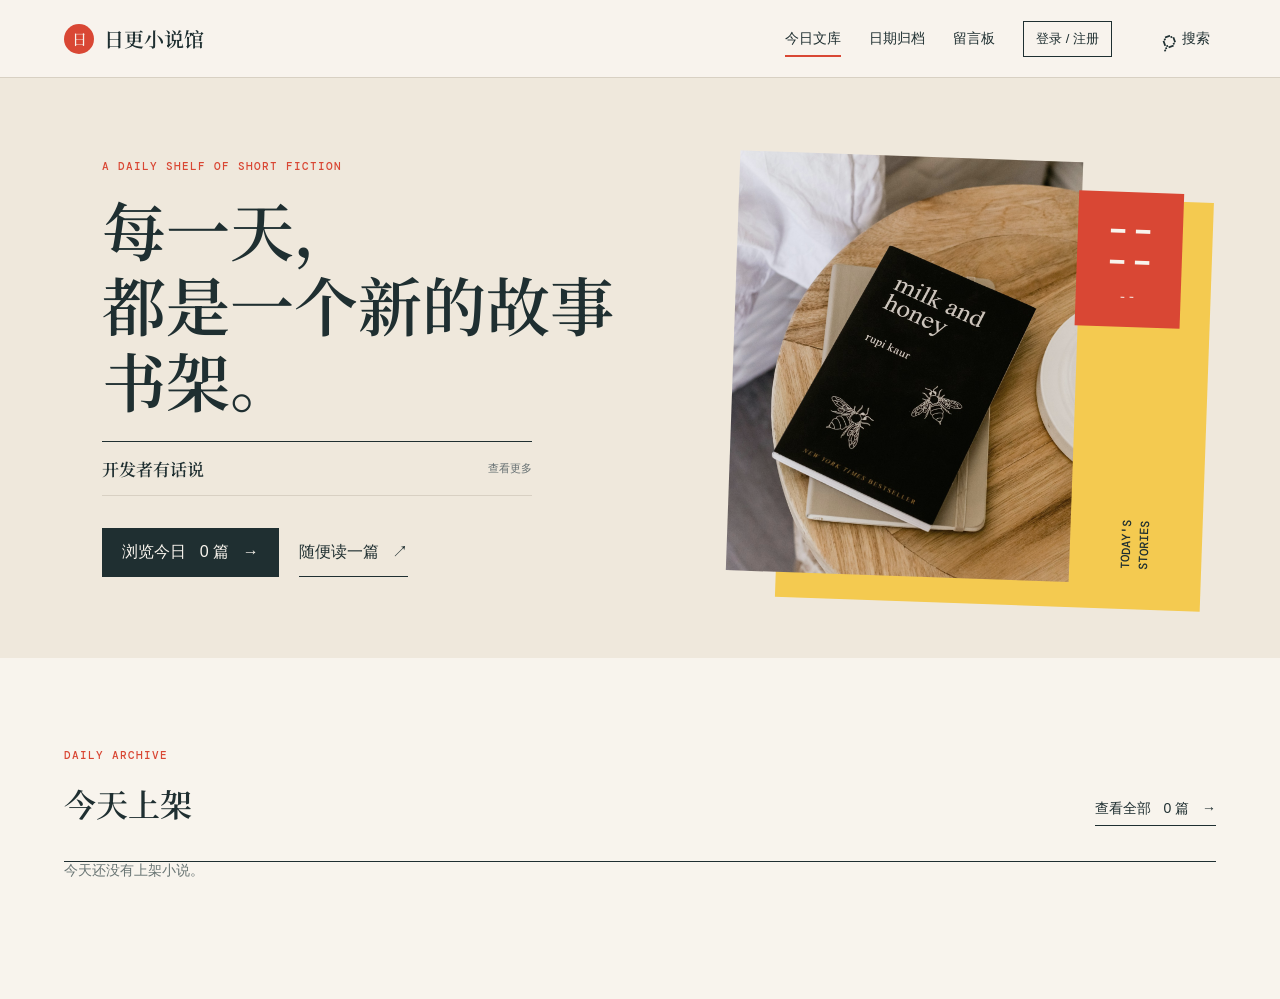
==== index.html @ 317b0040 "Move support QR into developer note" ====
<!doctype html>
<html lang="zh-CN">
<head>
  <meta charset="UTF-8">
  <meta name="viewport" content="width=device-width, initial-scale=1.0">
  <title>日更小说馆</title>
  <link rel="preconnect" href="https://fonts.googleapis.com">
  <link rel="preconnect" href="https://fonts.gstatic.com" crossorigin>
  <link href="https://fonts.googleapis.com/css2?family=DM+Mono:wght@400;500&family=Noto+Serif+SC:wght@400;500;600;700&family=Source+Han+Sans+SC:wght@400;500;700&display=swap" rel="stylesheet">
  <link rel="stylesheet" href="styles.css">
</head>
<body>
  <header class="site-header">
    <a class="brand" href="#home" aria-label="日更小说馆首页"><span class="brand-mark">日</span><span>日更小说馆</span></a>
    <nav>
      <button class="nav-link active" data-view="home">今日文库</button>
      <button class="nav-link" data-view="archive">日期归档</button>
      <button class="nav-link" data-view="messages">留言板</button>
      <button class="account-trigger" id="account-button">登录 / 注册</button>
    </nav>
    <button class="search-trigger" id="search-button" aria-label="搜索小说"><span>⌕</span><span class="search-word">搜索</span></button>
  </header>

  <main>
    <section class="view active" id="home-view">
      <section class="hero">
        <div class="hero-copy">
          <p class="eyebrow">A DAILY SHELF OF SHORT FICTION</p>
          <h1>每一天，<br>都是一个新的故事书架。</h1>
          <details class="developer-note" id="developer-note"><summary><span>开发者有话说</span><span class="developer-note-toggle">查看更多</span></summary><div class="developer-note-body"><p id="developer-note-body"></p><div class="developer-support" id="developer-support" hidden><img id="developer-support-qr" alt="支持小说馆的收款码"><small>感谢每一份支持</small></div></div></details>
          <div class="hero-actions">
            <button class="button primary" data-view="archive">浏览今日 <span id="today-count">0</span> 篇 <span>→</span></button>
            <button class="button text-button" id="random-button">随便读一篇 <span>↗</span></button>
          </div>
        </div>
        <div class="hero-art" aria-label="打开的书籍">
          <img src="assets/books.jpg" alt="桌上的一本书">
          <div class="date-stamp"><span id="stamp-month">--</span><span id="stamp-day">--</span><small id="stamp-year">----</small></div>
          <div class="hero-art-caption">TODAY'S<br>STORIES</div>
        </div>
      </section>

      <section class="today-section">
        <div class="section-heading">
          <div><p class="eyebrow" id="today-eyebrow">DAILY ARCHIVE</p><h2>今天上架</h2></div>
          <button class="text-link" data-view="archive">查看全部 <span id="featured-count">0</span> 篇 <span>→</span></button>
        </div>
        <div class="story-grid" id="featured-stories"></div>
      </section>
    </section>

    <section class="view" id="messages-view">
      <section class="messages-layout">
        <div class="archive-head"><p class="eyebrow">THE READER'S WALL</p><h1>留下一句话。</h1><p>读到某个故事时的感受，可以在这里与其他读者分享。</p></div>
        <form class="message-form" id="message-form">
          <label for="message-body">写留言</label>
          <textarea id="message-body" maxlength="500" placeholder="写下你的想法（最多 500 字）"></textarea>
          <div><small id="message-login-hint">登录后即可留言</small><button class="button primary" type="submit">发布留言</button></div>
          <p class="account-message" id="message-status" aria-live="polite"></p>
        </form>
        <div class="message-list" id="message-list"></div>
      </section>
    </section>

    <section class="view" id="archive-view">
      <section class="archive-layout">
        <div class="archive-head">
          <p class="eyebrow">THE DAILY ARCHIVE</p>
          <h1>按日期，找到那天的故事。</h1>
          <p>每一天的更新都安放在独立的一页里。慢慢翻，也可以直接选择日期。</p>
        </div>
        <div class="archive-tools">
          <label class="month-label" for="month-select">选择月份</label>
          <select id="month-select"><option>2026 年 8 月</option><option>2026 年 7 月</option></select>
        </div>
        <div class="date-list" id="date-list"></div>
      </section>
    </section>

    <section class="view" id="day-view">
      <section class="day-layout">
        <button class="back-link" data-view="archive">← 返回日期归档</button>
        <div class="day-head"><p class="eyebrow" id="day-eyebrow">MONDAY / AUGUST 17</p><h1 id="day-title">2026 年 8 月 17 日</h1><p id="day-description">今天收录了 100 篇新故事，愿你在其中停留一会儿。</p></div>
        <div class="filter-row" id="filter-row" aria-label="按标签筛选小说"></div>
        <div class="all-story-list" id="day-stories"></div>
      </section>
    </section>

    <section class="view reader-view" id="reader-view">
      <div class="reader-bar"><button class="back-link" data-view="day">← 回到列表</button><div class="reader-actions"><button class="icon-button" id="font-down" aria-label="缩小字号">A−</button><button class="icon-button" id="font-up" aria-label="放大字号">A+</button><button class="icon-button" id="theme-toggle" aria-label="切换阅读主题">◐</button><button class="bookmark" id="bookmark-button">收藏 ♡</button></div></div>
      <article class="reader-page" id="reader-page">
        <div class="reader-meta"><span id="reader-category">悬疑</span><span>·</span><span id="reader-date">2026.08.17</span></div>
        <h1 id="reader-title">雨停之前</h1>
        <p class="reader-author" id="reader-author">林野</p>
        <div class="reader-content" id="reader-content"></div>
      </article>
      <div class="reading-progress"><div id="progress-fill"></div></div>
    </section>

  </main>

  <dialog id="search-dialog"><form method="dialog" class="search-modal"><button class="close-button" value="cancel" aria-label="关闭">×</button><p class="eyebrow">SEARCH THE LIBRARY</p><label for="search-input">寻找一个故事</label><input id="search-input" placeholder="输入标题、作者或关键词" autofocus><div id="search-results"></div></form></dialog>
  <dialog id="account-dialog"><div class="account-modal"><button class="close-button" id="close-account" aria-label="关闭">×</button><p class="eyebrow">MEMBER ACCESS</p><h2 id="account-title">登录</h2><form id="account-form"><label for="account-username" id="account-username-label">用户名或邮箱</label><input id="account-username" type="text" autocomplete="username" required><small class="field-hint" id="username-hint">已有账号可使用原邮箱登录</small><label for="account-password">密码</label><input id="account-password" type="password" autocomplete="current-password" minlength="8" required><small class="field-hint" id="password-hint">请输入登录密码</small><p class="account-message" id="account-message" aria-live="polite"></p><button class="button primary" type="submit" id="account-submit">登录</button></form><button class="switch-account" id="switch-account">还没有账号？注册</button><a class="admin-link" id="admin-link" href="admin.html" hidden>进入内容管理 →</a></div></dialog>

  <script src="app.js"></script>
</body>
</html>
---- styles.css ----
:root { --ink:#1f2f31; --paper:#f8f4ed; --paper-deep:#efe8dc; --line:#d8d0c3; --red:#d94734; --yellow:#f4ca50; --teal:#8fc6b5; --blue:#c6d7e8; --serif:'Noto Serif SC', serif; --sans:'Source Han Sans SC', sans-serif; --mono:'DM Mono', monospace; }
* { box-sizing:border-box; }
html { scroll-behavior:smooth; }
body { margin:0; color:var(--ink); background:var(--paper); font-family:var(--sans); }
button, input, select { font:inherit; }
button { color:inherit; cursor:pointer; }
.site-header { height:78px; padding:0 clamp(20px,5vw,78px); display:flex; align-items:center; justify-content:space-between; border-bottom:1px solid var(--line); background:rgba(248,244,237,.94); position:sticky; top:0; z-index:10; }
.brand { color:var(--ink); text-decoration:none; display:flex; align-items:center; gap:10px; font:600 20px var(--serif); }
.brand-mark { width:30px; height:30px; border-radius:50%; display:grid; place-items:center; color:var(--paper); background:var(--red); font:500 15px var(--serif); }
nav { display:flex; gap:28px; margin-left:auto; margin-right:42px; }
.nav-link, .text-link, .back-link { border:0; background:none; padding:7px 0; }
.nav-link { font-size:14px; position:relative; }
.nav-link.active::after { content:''; height:2px; width:100%; position:absolute; left:0; bottom:0; background:var(--red); }
.search-trigger { border:0; background:none; display:flex; gap:8px; align-items:center; font-size:14px; }
.account-trigger { border:1px solid var(--ink); background:transparent; padding:8px 12px; font-size:13px; }
.search-trigger span:first-child { font:28px Georgia; line-height:0; transform:rotate(-20deg); }
.view { display:none; }
.view.active { display:block; }
.hero { min-height:570px; padding:80px clamp(20px,8vw,128px); display:grid; grid-template-columns:minmax(340px,1fr) minmax(320px,.78fr); gap:60px; align-items:center; background:var(--paper-deep); overflow:hidden; }
.eyebrow { margin:0 0 18px; color:var(--red); font:500 11px var(--mono); letter-spacing:1px; }
h1,h2,p { margin-top:0; }
.hero h1, .archive-head h1, .day-head h1, .admin-head h1 { margin-bottom:24px; font:600 clamp(38px,5vw,66px)/1.18 var(--serif); letter-spacing:0; }
.hero-text { max-width:400px; font-size:17px; line-height:1.9; color:#536063; }
.developer-note { max-width:430px; margin:24px 0 0; border-top:1px solid var(--ink); border-bottom:1px solid var(--line); }.developer-note summary { list-style:none; display:flex; align-items:center; justify-content:space-between; gap:16px; padding:14px 0; font:600 17px var(--serif); cursor:pointer; }.developer-note summary::-webkit-details-marker { display:none; }.developer-note-toggle { color:#677173; font:11px var(--mono); }.developer-note[open] .developer-note-toggle { font-size:0; }.developer-note[open] .developer-note-toggle::after { content:'收起'; font-size:11px; }.developer-note-body { padding:2px 0 20px; }.developer-note-body > p { margin:0; white-space:pre-line; color:#536063; font-size:15px; line-height:1.9; }.developer-support { margin-top:22px; padding-top:20px; border-top:1px solid var(--line); display:flex; flex-direction:column; align-items:center; text-align:center; }.developer-support img { display:block; width:min(190px, 65vw); aspect-ratio:1; object-fit:contain; background:#fff; }.developer-support small { margin-top:10px; color:#84908e; font-size:12px; }
.hero-actions { display:flex; gap:20px; align-items:center; margin-top:32px; flex-wrap:wrap; }
.button { border:1px solid var(--ink); padding:13px 19px; background:transparent; font-weight:500; transition:.18s ease; }
.button.primary { background:var(--ink); color:var(--paper); }
.button:hover { transform:translateY(-2px); }
.button span, .text-link span { margin-left:9px; }
.text-button { border:0; padding:13px 0; border-bottom:1px solid var(--ink); }
.hero-art { height:420px; position:relative; transform:rotate(2deg); }
.hero-art::before { content:''; position:absolute; inset:36px -30px -25px 50px; background:var(--yellow); z-index:0; }
.hero-art img { width:77%; height:100%; object-fit:cover; filter:saturate(.8); position:relative; z-index:1; }
.date-stamp { position:absolute; top:28px; right:0; z-index:2; width:105px; height:135px; color:var(--paper); background:var(--red); display:flex; flex-direction:column; justify-content:center; align-items:center; font:500 42px/.72 var(--mono); }
.date-stamp small { margin-top:16px; font-size:11px; letter-spacing:2px; }
.hero-art-caption { position:absolute; bottom:15px; right:-30px; z-index:2; font:500 12px/1.5 var(--mono); transform:rotate(-90deg); transform-origin:left bottom; }
.today-section { max-width:1280px; padding:90px clamp(20px,5vw,78px) 105px; margin:auto; }
.section-heading { display:flex; align-items:end; justify-content:space-between; margin-bottom:35px; gap:20px; }
.section-heading h2 { margin:0; font:600 32px var(--serif); }
.text-link { font-size:14px; border-bottom:1px solid var(--ink); white-space:nowrap; }
.story-grid { display:grid; grid-template-columns:repeat(3,1fr); border-top:1px solid var(--ink); }
.story-card { text-align:left; border:0; border-right:1px solid var(--line); background:transparent; padding:24px 25px 24px 0; min-height:206px; position:relative; transition:.18s ease; }
.story-card + .story-card { padding-left:25px; }
.story-card:last-child { border-right:0; }
.story-card:hover { color:var(--red); }
.story-number { color:#8b9290; font:11px var(--mono); }
.story-card h3 { margin:47px 0 8px; font:600 24px var(--serif); }
.story-card p { color:#677173; font-size:14px; margin:0; }
.story-tag { position:absolute; bottom:24px; right:20px; padding:4px 9px; background:var(--teal); font:10px var(--mono); color:var(--ink); }
.archive-layout,.day-layout,.admin-layout,.messages-layout { max-width:1160px; padding:78px clamp(20px,5vw,78px) 110px; margin:auto; }
.archive-head { max-width:750px; }
.archive-head h1 { font-size:clamp(38px,5vw,62px); }
.archive-head > p:last-child,.admin-head > p:last-child { color:#596567; font-size:16px; line-height:1.8; }
.archive-tools { margin:60px 0 15px; display:flex; align-items:center; gap:18px; }
.month-label,.field-label { font:500 12px var(--mono); }
select,input[type=date] { border:1px solid var(--ink); background:transparent; padding:9px 10px; color:var(--ink); }
.date-list { border-top:2px solid var(--ink); }
.date-row { width:100%; border:0; border-bottom:1px solid var(--line); background:transparent; padding:22px 4px; display:grid; grid-template-columns:140px 1fr 100px 30px; align-items:center; text-align:left; transition:.15s; }
.date-row:hover { background:var(--yellow); padding-left:12px; }
.date-row .date { font:500 14px var(--mono); }.date-row strong { font:600 25px var(--serif); }.date-row small { color:#647073; font-size:13px; }.date-row .arrow { font-size:22px; }
.back-link { font-size:14px; border-bottom:1px solid var(--ink); margin-bottom:53px; }
.day-head { max-width:680px; }.day-head h1 { font-size:52px; margin-bottom:14px; }.day-head p:last-child { color:#617073; font-size:16px; }
.filter-row { border-top:1px solid var(--ink); margin-top:48px; padding:18px 0; display:flex; gap:10px; flex-wrap:wrap; }
.filter-chip { padding:8px 13px; border:1px solid var(--line); background:transparent; font-size:13px; }.filter-chip.selected { color:var(--paper); background:var(--ink); border-color:var(--ink); }.filter-chip span { font:11px var(--mono); }
.all-story-list { border-top:1px solid var(--line); }.list-story { width:100%; border:0; border-bottom:1px solid var(--line); padding:18px 10px 18px 0; background:transparent; display:grid; grid-template-columns:54px 1fr 120px 135px 20px; gap:10px; align-items:center; text-align:left; }.list-story:hover { color:var(--red); background:#f3df9d; }.list-story .index { color:#788180; font:11px var(--mono); }.list-story strong { font:500 21px var(--serif); }.list-story .author,.list-story .tag { font-size:13px; color:#657072; }.list-story .tag { font:11px var(--mono); }.list-story:hover .author,.list-story:hover .tag { color:inherit; }
.reader-view { background:#f6f0e5; min-height:calc(100vh - 78px); }.reader-bar { height:74px; padding:0 clamp(20px,5vw,78px); border-bottom:1px solid var(--line); display:flex; justify-content:space-between; align-items:center; }.reader-bar .back-link { margin:0; }.reader-actions { display:flex; gap:9px; align-items:center; }.icon-button,.bookmark { border:1px solid var(--line); background:transparent; padding:7px 10px; font-size:13px; }.bookmark { margin-left:8px; }.bookmark.saved { background:var(--red); color:white; border-color:var(--red); }
.reader-page { max-width:720px; padding:85px 25px 130px; margin:auto; }.reader-meta { display:flex; gap:8px; color:#7e8785; font:11px var(--mono); }.reader-meta span:first-child { color:var(--red); }.reader-page h1 { margin:25px 0 9px; font:600 52px var(--serif); }.reader-author { color:#687473; font-size:15px; }.reader-content { margin-top:58px; font:400 19px/2.15 var(--serif); }.reader-content p { margin-bottom:29px; }.reading-progress { position:fixed; height:3px; bottom:0; left:0; width:100%; background:#e6ddcd; }.reading-progress div { height:100%; width:0; background:var(--red); }
.reader-view.night { background:#1e292a; color:#e9e2d6; }.reader-view.night .reader-bar { border-color:#516061; }.reader-view.night .reader-meta,.reader-view.night .reader-author { color:#bbc0b8; }.reader-view.night .back-link,.reader-view.night .icon-button,.reader-view.night .bookmark { color:#e9e2d6; border-color:#5f6a6a; }
.admin-layout { max-width:1000px; }.admin-head { max-width:650px; }.admin-head h1 { font-size:54px; }.upload-grid { display:grid; grid-template-columns:1.25fr .75fr; border:1px solid var(--ink); margin-top:55px; }.upload-panel { padding:32px; display:flex; flex-direction:column; align-items:start; gap:12px; border-right:1px solid var(--ink); }.drop-zone { width:100%; min-height:240px; margin:13px 0 16px; display:flex; flex-direction:column; align-items:center; justify-content:center; border:1px dashed #9aa29b; background:#f3eddf; cursor:pointer; }.drop-zone:hover { background:var(--yellow); }.drop-icon { width:43px; height:43px; display:grid; place-items:center; border-radius:50%; background:var(--teal); font-size:22px; }.drop-zone strong { margin-top:15px; font:500 18px var(--serif); }.drop-zone small { color:#697474; margin-top:6px; }.drop-zone input { position:absolute; width:1px; height:1px; opacity:0; }.upload-notes { background:var(--ink); color:var(--paper); padding:34px 28px; }.note-count { color:var(--yellow); font:500 63px/1 var(--mono); }.upload-notes > p { margin:10px 0 29px; font-size:13px; }.file-list { padding-top:18px; border-top:1px solid #667172; display:flex; flex-direction:column; gap:11px; font-size:13px; color:#d9d4c9; }.file-list span { overflow:hidden; text-overflow:ellipsis; white-space:nowrap; }.admin-tip { border-top:1px solid var(--line); margin-top:42px; padding-top:20px; display:grid; grid-template-columns:150px 1fr; font-size:14px; line-height:1.7; }.admin-tip strong { font-family:var(--serif); }
dialog { border:0; padding:0; background:transparent; width:min(610px, calc(100% - 36px)); }dialog::backdrop { background:rgba(24,34,34,.7); }.search-modal,.account-modal { position:relative; background:var(--paper); padding:48px; }.close-button { position:absolute; right:18px; top:12px; border:0; background:transparent; font-size:30px; }.search-modal label { display:block; font:600 30px var(--serif); }.search-modal input { width:100%; margin:25px 0 10px; font-size:16px; }.search-result { padding:13px 0; width:100%; border:0; border-top:1px solid var(--line); background:transparent; text-align:left; display:flex; justify-content:space-between; }.search-result strong { font-family:var(--serif); }.search-result span { font-size:12px; color:#6c7776; }.account-modal h2 { font:600 34px var(--serif); margin:0 0 25px; }.account-modal form { display:flex; flex-direction:column; gap:8px; }.account-modal input { border:1px solid var(--ink); background:transparent; padding:11px; margin-bottom:0; }.account-modal label { font-size:13px; }.field-hint { color:#687473; font-size:12px; line-height:1.5; margin:0 0 9px; }.account-message { min-height:20px; margin:2px 0 8px; color:var(--red); font-size:13px; }.switch-account { margin-top:18px; padding:0; border:0; border-bottom:1px solid var(--ink); background:transparent; font-size:13px; }.admin-link { display:block; width:max-content; margin-top:24px; color:var(--red); font-weight:700; }.admin-link[hidden] { display:none; }
.messages-layout { max-width:830px; }.message-form { margin:52px 0 45px; border-top:2px solid var(--ink); border-bottom:1px solid var(--ink); padding:22px 0; display:flex; flex-direction:column; gap:12px; }.message-form label { font:500 14px var(--serif); }.message-form textarea { min-height:126px; resize:vertical; border:1px solid var(--ink); padding:12px; color:var(--ink); background:transparent; font:15px/1.65 var(--sans); }.message-form > div { display:flex; justify-content:space-between; align-items:center; gap:18px; }.message-form small { color:#687473; font-size:12px; }.message-list { border-top:1px solid var(--line); }.message-item { padding:22px 0; border-bottom:1px solid var(--line); }.message-item div { display:flex; justify-content:space-between; align-items:baseline; gap:16px; }.message-item strong { font:500 16px var(--serif); }.message-item time { color:#75807f; font:11px var(--mono); }.message-item p { margin:12px 0 0; font:15px/1.75 var(--serif); }.text-muted { color:#687473; font-size:14px; }
@media (max-width:700px) { .site-header { height:64px; }.brand { font-size:17px; }.brand-mark { width:27px;height:27px; } nav { gap:14px; margin:0; }.nav-link { font-size:12px; }.search-word { display:none; }.hero { min-height:auto; padding:55px 24px 67px; grid-template-columns:1fr; gap:42px; }.hero h1 { font-size:43px; }.hero-art { width:86%; height:320px; margin-left:auto; }.today-section,.archive-layout,.day-layout,.admin-layout { padding:55px 24px 70px; }.story-grid { grid-template-columns:1fr; }.story-card,.story-card + .story-card { border-right:0; border-bottom:1px solid var(--line); padding:22px 0; min-height:160px; }.story-card h3 { margin-top:28px; }.story-card:last-child { border-bottom:0; }.section-heading { align-items:start; }.section-heading h2 { font-size:29px; }.text-link { font-size:12px; }.archive-head h1,.admin-head h1,.day-head h1 { font-size:40px; }.date-row { grid-template-columns:92px 1fr 28px; }.date-row small { display:none; }.date-row strong { font-size:20px; }.list-story { grid-template-columns:40px 1fr 18px; }.list-story .author,.list-story .tag { display:none; }.reader-page { padding:58px 24px 100px; }.reader-page h1 { font-size:38px; }.reader-content { font-size:18px; }.reader-actions { gap:5px; }.bookmark { font-size:0; }.bookmark::after { content:'♡'; font-size:16px; }.upload-grid { grid-template-columns:1fr; }.upload-panel { border-right:0; border-bottom:1px solid var(--ink); }.admin-tip { grid-template-columns:1fr; gap:8px; }.search-modal { padding:38px 25px; } }
@media (max-width:700px) { nav .nav-link[data-view="archive"] { display:none; }.messages-layout { padding:55px 24px 70px; }.message-form > div { flex-direction:column; align-items:flex-start; }.message-form .button { align-self:flex-end; } }

/* Phone reading is vertical only; content never creates a sideways page. */
html, body { overflow-x:hidden; }
body, .reader-view { touch-action:pan-y pinch-zoom; }
.reader-view { overflow-x:hidden; overscroll-behavior-x:none; }
.reader-content { overflow-wrap:anywhere; }

@media (max-width:700px) {
  .site-header { padding:0 14px; gap:8px; }
  nav { gap:8px; }
  .account-trigger { padding:6px 8px; font-size:12px; }
  .search-trigger { padding:4px; }
  .filter-row { margin-top:34px; padding:14px 0; gap:7px; }
  .filter-chip { padding:8px 11px; font-size:12px; }
  .list-story { min-height:58px; }
  .reader-bar { height:64px; padding:0 16px; gap:8px; }
  .reader-page { padding:48px 20px 100px; }
  .reader-page h1 { font-size:35px; line-height:1.3; }
  .reader-content { margin-top:42px; font-size:18px; line-height:2.05; }
  .reader-content p { margin-bottom:25px; }
  .reader-actions { gap:4px; }
  .icon-button { padding:6px 8px; }
  .bookmark { margin-left:1px; }
}
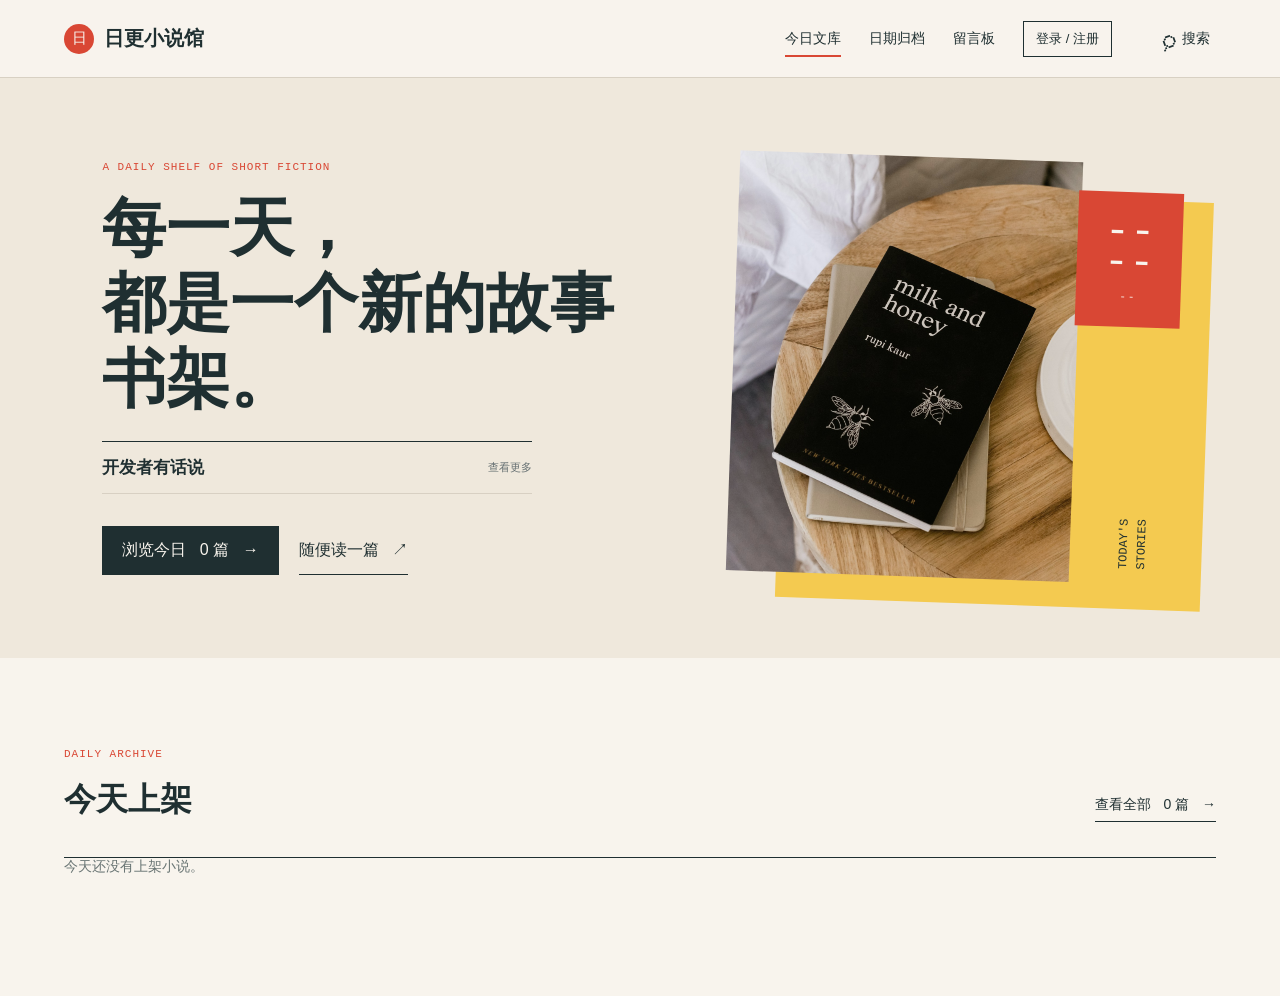
==== commit ee2f0319: "Optimize reader startup and date loading" ====
--- a/index.html
+++ b/index.html
@@ -4,9 +4,6 @@
   <meta charset="UTF-8">
   <meta name="viewport" content="width=device-width, initial-scale=1.0">
   <title>日更小说馆</title>
-  <link rel="preconnect" href="https://fonts.googleapis.com">
-  <link rel="preconnect" href="https://fonts.gstatic.com" crossorigin>
-  <link href="https://fonts.googleapis.com/css2?family=DM+Mono:wght@400;500&family=Noto+Serif+SC:wght@400;500;600;700&family=Source+Han+Sans+SC:wght@400;500;700&display=swap" rel="stylesheet">
   <link rel="stylesheet" href="styles.css">
 </head>
 <body>
@@ -27,7 +24,7 @@
         <div class="hero-copy">
           <p class="eyebrow">A DAILY SHELF OF SHORT FICTION</p>
           <h1>每一天，<br>都是一个新的故事书架。</h1>
-          <details class="developer-note" id="developer-note"><summary><span>开发者有话说</span><span class="developer-note-toggle">查看更多</span></summary><div class="developer-note-body"><p id="developer-note-body"></p><div class="developer-support" id="developer-support" hidden><img id="developer-support-qr" alt="支持小说馆的收款码"><small>感谢每一份支持</small></div></div></details>
+          <details class="developer-note" id="developer-note"><summary><span>开发者有话说</span><span class="developer-note-toggle">查看更多</span></summary><div class="developer-note-body"><p id="developer-note-body"></p><div class="developer-support" id="developer-support" hidden><img id="developer-support-qr" loading="lazy" alt="支持小说馆的收款码"><small>感谢每一份支持</small></div></div></details>
           <div class="hero-actions">
             <button class="button primary" data-view="archive">浏览今日 <span id="today-count">0</span> 篇 <span>→</span></button>
             <button class="button text-button" id="random-button">随便读一篇 <span>↗</span></button>
--- a/styles.css
+++ b/styles.css
@@ -1,4 +1,4 @@
-:root { --ink:#1f2f31; --paper:#f8f4ed; --paper-deep:#efe8dc; --line:#d8d0c3; --red:#d94734; --yellow:#f4ca50; --teal:#8fc6b5; --blue:#c6d7e8; --serif:'Noto Serif SC', serif; --sans:'Source Han Sans SC', sans-serif; --mono:'DM Mono', monospace; }
+:root { --ink:#1f2f31; --paper:#f8f4ed; --paper-deep:#efe8dc; --line:#d8d0c3; --red:#d94734; --yellow:#f4ca50; --teal:#8fc6b5; --blue:#c6d7e8; --serif:'Songti SC','STSong','SimSun',serif; --sans:-apple-system,BlinkMacSystemFont,'PingFang SC','Microsoft YaHei',Arial,sans-serif; --mono:'Cascadia Mono','SFMono-Regular','Microsoft YaHei',monospace; }
 * { box-sizing:border-box; }
 html { scroll-behavior:smooth; }
 body { margin:0; color:var(--ink); background:var(--paper); font-family:var(--sans); }
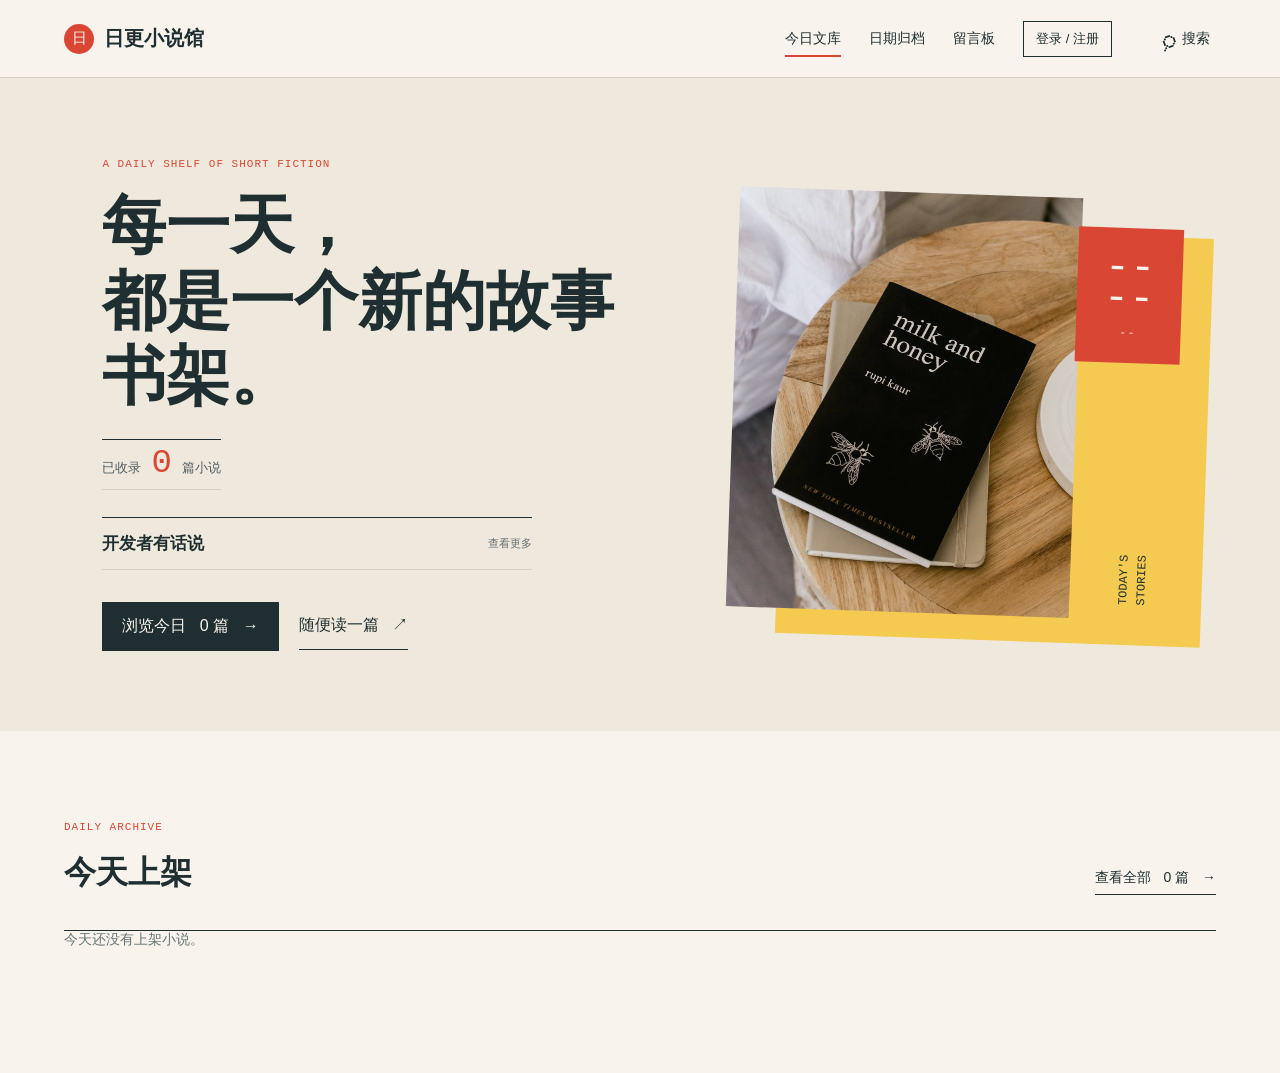
==== commit e96c0183: "Show total published stories on homepage" ====
--- a/index.html
+++ b/index.html
@@ -24,6 +24,7 @@
         <div class="hero-copy">
           <p class="eyebrow">A DAILY SHELF OF SHORT FICTION</p>
           <h1>每一天，<br>都是一个新的故事书架。</h1>
+          <p class="library-total" aria-live="polite"><span>已收录</span><strong id="library-total-count">0</strong><span>篇小说</span></p>
           <details class="developer-note" id="developer-note"><summary><span>开发者有话说</span><span class="developer-note-toggle">查看更多</span></summary><div class="developer-note-body"><p id="developer-note-body"></p><div class="developer-support" id="developer-support" hidden><img id="developer-support-qr" loading="lazy" alt="支持小说馆的收款码"><small>感谢每一份支持</small></div></div></details>
           <div class="hero-actions">
             <button class="button primary" data-view="archive">浏览今日 <span id="today-count">0</span> 篇 <span>→</span></button>
--- a/styles.css
+++ b/styles.css
@@ -20,6 +20,8 @@
 .eyebrow { margin:0 0 18px; color:var(--red); font:500 11px var(--mono); letter-spacing:1px; }
 h1,h2,p { margin-top:0; }
 .hero h1, .archive-head h1, .day-head h1, .admin-head h1 { margin-bottom:24px; font:600 clamp(38px,5vw,66px)/1.18 var(--serif); letter-spacing:0; }
+.library-total { display:flex; align-items:baseline; gap:10px; width:max-content; margin:0 0 27px; padding:10px 0 12px; border-top:1px solid var(--ink); border-bottom:1px solid var(--line); color:#536063; font:500 13px var(--mono); }
+.library-total strong { color:var(--red); font:500 34px/.8 var(--mono); letter-spacing:0; }
 .hero-text { max-width:400px; font-size:17px; line-height:1.9; color:#536063; }
 .developer-note { max-width:430px; margin:24px 0 0; border-top:1px solid var(--ink); border-bottom:1px solid var(--line); }.developer-note summary { list-style:none; display:flex; align-items:center; justify-content:space-between; gap:16px; padding:14px 0; font:600 17px var(--serif); cursor:pointer; }.developer-note summary::-webkit-details-marker { display:none; }.developer-note-toggle { color:#677173; font:11px var(--mono); }.developer-note[open] .developer-note-toggle { font-size:0; }.developer-note[open] .developer-note-toggle::after { content:'收起'; font-size:11px; }.developer-note-body { padding:2px 0 20px; }.developer-note-body > p { margin:0; white-space:pre-line; color:#536063; font-size:15px; line-height:1.9; }.developer-support { margin-top:22px; padding-top:20px; border-top:1px solid var(--line); display:flex; flex-direction:column; align-items:center; text-align:center; }.developer-support img { display:block; width:min(190px, 65vw); aspect-ratio:1; object-fit:contain; background:#fff; }.developer-support small { margin-top:10px; color:#84908e; font-size:12px; }
 .hero-actions { display:flex; gap:20px; align-items:center; margin-top:32px; flex-wrap:wrap; }
@@ -69,7 +71,7 @@
 .admin-layout { max-width:1000px; }.admin-head { max-width:650px; }.admin-head h1 { font-size:54px; }.upload-grid { display:grid; grid-template-columns:1.25fr .75fr; border:1px solid var(--ink); margin-top:55px; }.upload-panel { padding:32px; display:flex; flex-direction:column; align-items:start; gap:12px; border-right:1px solid var(--ink); }.drop-zone { width:100%; min-height:240px; margin:13px 0 16px; display:flex; flex-direction:column; align-items:center; justify-content:center; border:1px dashed #9aa29b; background:#f3eddf; cursor:pointer; }.drop-zone:hover { background:var(--yellow); }.drop-icon { width:43px; height:43px; display:grid; place-items:center; border-radius:50%; background:var(--teal); font-size:22px; }.drop-zone strong { margin-top:15px; font:500 18px var(--serif); }.drop-zone small { color:#697474; margin-top:6px; }.drop-zone input { position:absolute; width:1px; height:1px; opacity:0; }.upload-notes { background:var(--ink); color:var(--paper); padding:34px 28px; }.note-count { color:var(--yellow); font:500 63px/1 var(--mono); }.upload-notes > p { margin:10px 0 29px; font-size:13px; }.file-list { padding-top:18px; border-top:1px solid #667172; display:flex; flex-direction:column; gap:11px; font-size:13px; color:#d9d4c9; }.file-list span { overflow:hidden; text-overflow:ellipsis; white-space:nowrap; }.admin-tip { border-top:1px solid var(--line); margin-top:42px; padding-top:20px; display:grid; grid-template-columns:150px 1fr; font-size:14px; line-height:1.7; }.admin-tip strong { font-family:var(--serif); }
 dialog { border:0; padding:0; background:transparent; width:min(610px, calc(100% - 36px)); }dialog::backdrop { background:rgba(24,34,34,.7); }.search-modal,.account-modal { position:relative; background:var(--paper); padding:48px; }.close-button { position:absolute; right:18px; top:12px; border:0; background:transparent; font-size:30px; }.search-modal label { display:block; font:600 30px var(--serif); }.search-modal input { width:100%; margin:25px 0 10px; font-size:16px; }.search-result { padding:13px 0; width:100%; border:0; border-top:1px solid var(--line); background:transparent; text-align:left; display:flex; justify-content:space-between; }.search-result strong { font-family:var(--serif); }.search-result span { font-size:12px; color:#6c7776; }.account-modal h2 { font:600 34px var(--serif); margin:0 0 25px; }.account-modal form { display:flex; flex-direction:column; gap:8px; }.account-modal input { border:1px solid var(--ink); background:transparent; padding:11px; margin-bottom:0; }.account-modal label { font-size:13px; }.field-hint { color:#687473; font-size:12px; line-height:1.5; margin:0 0 9px; }.account-message { min-height:20px; margin:2px 0 8px; color:var(--red); font-size:13px; }.switch-account { margin-top:18px; padding:0; border:0; border-bottom:1px solid var(--ink); background:transparent; font-size:13px; }.admin-link { display:block; width:max-content; margin-top:24px; color:var(--red); font-weight:700; }.admin-link[hidden] { display:none; }
 .messages-layout { max-width:830px; }.message-form { margin:52px 0 45px; border-top:2px solid var(--ink); border-bottom:1px solid var(--ink); padding:22px 0; display:flex; flex-direction:column; gap:12px; }.message-form label { font:500 14px var(--serif); }.message-form textarea { min-height:126px; resize:vertical; border:1px solid var(--ink); padding:12px; color:var(--ink); background:transparent; font:15px/1.65 var(--sans); }.message-form > div { display:flex; justify-content:space-between; align-items:center; gap:18px; }.message-form small { color:#687473; font-size:12px; }.message-list { border-top:1px solid var(--line); }.message-item { padding:22px 0; border-bottom:1px solid var(--line); }.message-item div { display:flex; justify-content:space-between; align-items:baseline; gap:16px; }.message-item strong { font:500 16px var(--serif); }.message-item time { color:#75807f; font:11px var(--mono); }.message-item p { margin:12px 0 0; font:15px/1.75 var(--serif); }.text-muted { color:#687473; font-size:14px; }
-@media (max-width:700px) { .site-header { height:64px; }.brand { font-size:17px; }.brand-mark { width:27px;height:27px; } nav { gap:14px; margin:0; }.nav-link { font-size:12px; }.search-word { display:none; }.hero { min-height:auto; padding:55px 24px 67px; grid-template-columns:1fr; gap:42px; }.hero h1 { font-size:43px; }.hero-art { width:86%; height:320px; margin-left:auto; }.today-section,.archive-layout,.day-layout,.admin-layout { padding:55px 24px 70px; }.story-grid { grid-template-columns:1fr; }.story-card,.story-card + .story-card { border-right:0; border-bottom:1px solid var(--line); padding:22px 0; min-height:160px; }.story-card h3 { margin-top:28px; }.story-card:last-child { border-bottom:0; }.section-heading { align-items:start; }.section-heading h2 { font-size:29px; }.text-link { font-size:12px; }.archive-head h1,.admin-head h1,.day-head h1 { font-size:40px; }.date-row { grid-template-columns:92px 1fr 28px; }.date-row small { display:none; }.date-row strong { font-size:20px; }.list-story { grid-template-columns:40px 1fr 18px; }.list-story .author,.list-story .tag { display:none; }.reader-page { padding:58px 24px 100px; }.reader-page h1 { font-size:38px; }.reader-content { font-size:18px; }.reader-actions { gap:5px; }.bookmark { font-size:0; }.bookmark::after { content:'♡'; font-size:16px; }.upload-grid { grid-template-columns:1fr; }.upload-panel { border-right:0; border-bottom:1px solid var(--ink); }.admin-tip { grid-template-columns:1fr; gap:8px; }.search-modal { padding:38px 25px; } }
+@media (max-width:700px) { .site-header { height:64px; }.brand { font-size:17px; }.brand-mark { width:27px;height:27px; } nav { gap:14px; margin:0; }.nav-link { font-size:12px; }.search-word { display:none; }.hero { min-height:auto; padding:55px 24px 67px; grid-template-columns:1fr; gap:42px; }.hero h1 { font-size:43px; }.library-total { margin-bottom:24px; }.library-total strong { font-size:32px; }.hero-art { width:86%; height:320px; margin-left:auto; }.today-section,.archive-layout,.day-layout,.admin-layout { padding:55px 24px 70px; }.story-grid { grid-template-columns:1fr; }.story-card,.story-card + .story-card { border-right:0; border-bottom:1px solid var(--line); padding:22px 0; min-height:160px; }.story-card h3 { margin-top:28px; }.story-card:last-child { border-bottom:0; }.section-heading { align-items:start; }.section-heading h2 { font-size:29px; }.text-link { font-size:12px; }.archive-head h1,.admin-head h1,.day-head h1 { font-size:40px; }.date-row { grid-template-columns:92px 1fr 28px; }.date-row small { display:none; }.date-row strong { font-size:20px; }.list-story { grid-template-columns:40px 1fr 18px; }.list-story .author,.list-story .tag { display:none; }.reader-page { padding:58px 24px 100px; }.reader-page h1 { font-size:38px; }.reader-content { font-size:18px; }.reader-actions { gap:5px; }.bookmark { font-size:0; }.bookmark::after { content:'♡'; font-size:16px; }.upload-grid { grid-template-columns:1fr; }.upload-panel { border-right:0; border-bottom:1px solid var(--ink); }.admin-tip { grid-template-columns:1fr; gap:8px; }.search-modal { padding:38px 25px; } }
 @media (max-width:700px) { nav .nav-link[data-view="archive"] { display:none; }.messages-layout { padding:55px 24px 70px; }.message-form > div { flex-direction:column; align-items:flex-start; }.message-form .button { align-self:flex-end; } }
 
 /* Phone reading is vertical only; content never creates a sideways page. */
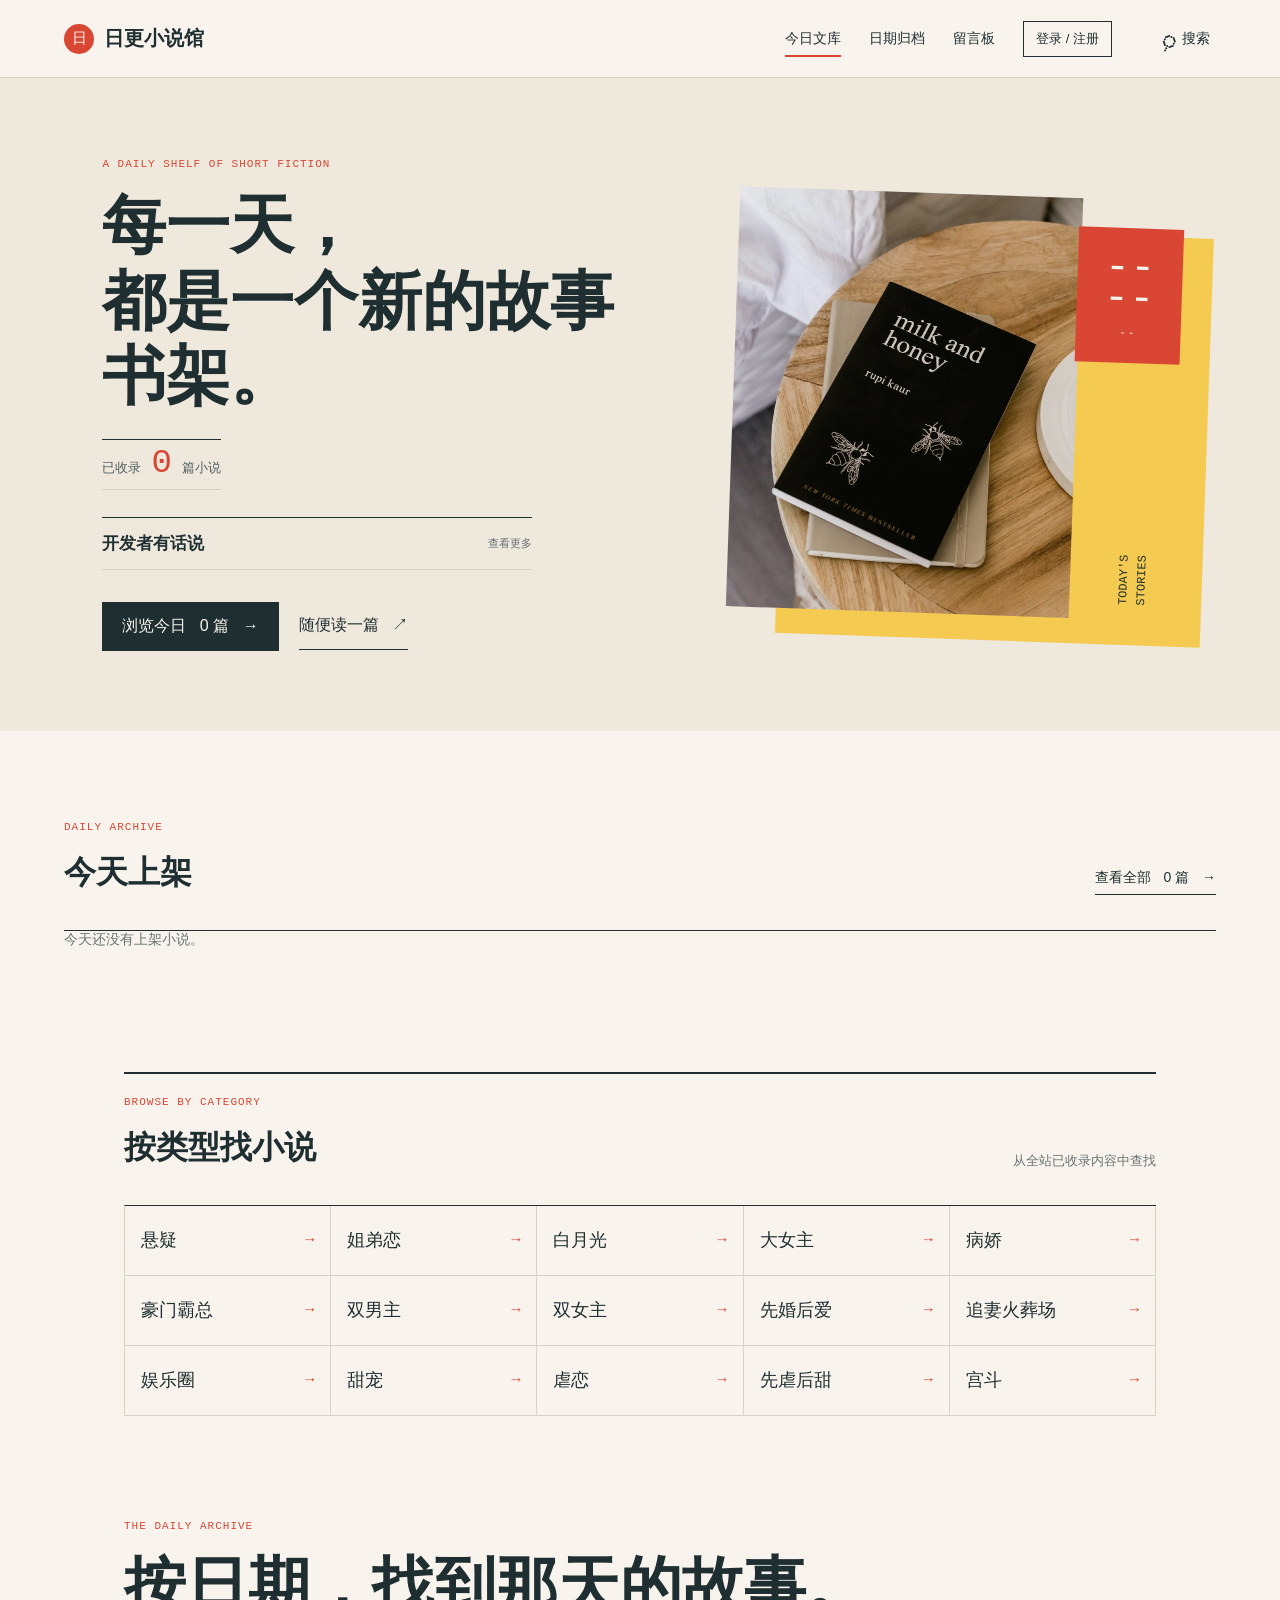
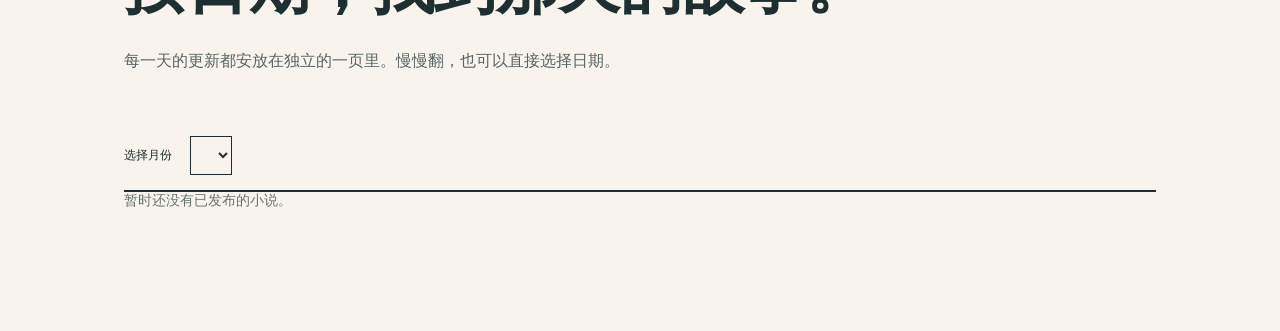
==== commit 36f5074a: "Move archives home and add category browsing" ====
--- a/index.html
+++ b/index.html
@@ -27,7 +27,7 @@
           <p class="library-total" aria-live="polite"><span>已收录</span><strong id="library-total-count">0</strong><span>篇小说</span></p>
           <details class="developer-note" id="developer-note"><summary><span>开发者有话说</span><span class="developer-note-toggle">查看更多</span></summary><div class="developer-note-body"><p id="developer-note-body"></p><div class="developer-support" id="developer-support" hidden><img id="developer-support-qr" loading="lazy" alt="支持小说馆的收款码"><small>感谢每一份支持</small></div></div></details>
           <div class="hero-actions">
-            <button class="button primary" data-view="archive">浏览今日 <span id="today-count">0</span> 篇 <span>→</span></button>
+            <button class="button primary" id="browse-today">浏览今日 <span id="today-count">0</span> 篇 <span>→</span></button>
             <button class="button text-button" id="random-button">随便读一篇 <span>↗</span></button>
           </div>
         </div>
@@ -45,6 +45,27 @@
         </div>
         <div class="story-grid" id="featured-stories"></div>
       </section>
+
+      <section class="home-discovery" aria-labelledby="category-title">
+        <div class="section-heading">
+          <div><p class="eyebrow">BROWSE BY CATEGORY</p><h2 id="category-title">按类型找小说</h2></div>
+          <p class="section-note">从全站已收录内容中查找</p>
+        </div>
+        <div class="home-tag-list" id="home-tag-list" aria-label="小说类型"></div>
+      </section>
+
+      <section class="home-archive" id="home-archive">
+        <div class="archive-head">
+          <p class="eyebrow">THE DAILY ARCHIVE</p>
+          <h1>按日期，找到那天的故事。</h1>
+          <p>每一天的更新都安放在独立的一页里。慢慢翻，也可以直接选择日期。</p>
+        </div>
+        <div class="archive-tools">
+          <label class="month-label" for="month-select">选择月份</label>
+          <select id="month-select"></select>
+        </div>
+        <div class="date-list" id="date-list"></div>
+      </section>
     </section>
 
     <section class="view" id="messages-view">
@@ -57,21 +78,6 @@
           <p class="account-message" id="message-status" aria-live="polite"></p>
         </form>
         <div class="message-list" id="message-list"></div>
-      </section>
-    </section>
-
-    <section class="view" id="archive-view">
-      <section class="archive-layout">
-        <div class="archive-head">
-          <p class="eyebrow">THE DAILY ARCHIVE</p>
-          <h1>按日期，找到那天的故事。</h1>
-          <p>每一天的更新都安放在独立的一页里。慢慢翻，也可以直接选择日期。</p>
-        </div>
-        <div class="archive-tools">
-          <label class="month-label" for="month-select">选择月份</label>
-          <select id="month-select"><option>2026 年 8 月</option><option>2026 年 7 月</option></select>
-        </div>
-        <div class="date-list" id="date-list"></div>
       </section>
     </section>
 
--- a/styles.css
+++ b/styles.css
@@ -37,6 +37,15 @@
 .date-stamp small { margin-top:16px; font-size:11px; letter-spacing:2px; }
 .hero-art-caption { position:absolute; bottom:15px; right:-30px; z-index:2; font:500 12px/1.5 var(--mono); transform:rotate(-90deg); transform-origin:left bottom; }
 .today-section { max-width:1280px; padding:90px clamp(20px,5vw,78px) 105px; margin:auto; }
+.home-discovery,.home-archive { max-width:1160px; padding:0 clamp(20px,5vw,78px) 100px; margin:auto; }
+.home-discovery { padding-top:4px; }
+.home-archive { padding-top:4px; }
+.home-discovery .section-heading { border-top:2px solid var(--ink); padding-top:22px; }
+.section-note { margin:0; color:#697474; font-size:13px; }
+.home-tag-list { display:grid; grid-template-columns:repeat(5, 1fr); border-top:1px solid var(--ink); border-left:1px solid var(--line); }
+.home-tag { min-height:70px; padding:16px; border:0; border-right:1px solid var(--line); border-bottom:1px solid var(--line); background:transparent; display:flex; align-items:center; justify-content:space-between; gap:12px; text-align:left; font:500 18px var(--serif); transition:.18s ease; }
+.home-tag span { color:var(--red); font:15px var(--mono); }
+.home-tag:hover { background:var(--yellow); color:var(--red); }
 .section-heading { display:flex; align-items:end; justify-content:space-between; margin-bottom:35px; gap:20px; }
 .section-heading h2 { margin:0; font:600 32px var(--serif); }
 .text-link { font-size:14px; border-bottom:1px solid var(--ink); white-space:nowrap; }
@@ -71,7 +80,7 @@
 .admin-layout { max-width:1000px; }.admin-head { max-width:650px; }.admin-head h1 { font-size:54px; }.upload-grid { display:grid; grid-template-columns:1.25fr .75fr; border:1px solid var(--ink); margin-top:55px; }.upload-panel { padding:32px; display:flex; flex-direction:column; align-items:start; gap:12px; border-right:1px solid var(--ink); }.drop-zone { width:100%; min-height:240px; margin:13px 0 16px; display:flex; flex-direction:column; align-items:center; justify-content:center; border:1px dashed #9aa29b; background:#f3eddf; cursor:pointer; }.drop-zone:hover { background:var(--yellow); }.drop-icon { width:43px; height:43px; display:grid; place-items:center; border-radius:50%; background:var(--teal); font-size:22px; }.drop-zone strong { margin-top:15px; font:500 18px var(--serif); }.drop-zone small { color:#697474; margin-top:6px; }.drop-zone input { position:absolute; width:1px; height:1px; opacity:0; }.upload-notes { background:var(--ink); color:var(--paper); padding:34px 28px; }.note-count { color:var(--yellow); font:500 63px/1 var(--mono); }.upload-notes > p { margin:10px 0 29px; font-size:13px; }.file-list { padding-top:18px; border-top:1px solid #667172; display:flex; flex-direction:column; gap:11px; font-size:13px; color:#d9d4c9; }.file-list span { overflow:hidden; text-overflow:ellipsis; white-space:nowrap; }.admin-tip { border-top:1px solid var(--line); margin-top:42px; padding-top:20px; display:grid; grid-template-columns:150px 1fr; font-size:14px; line-height:1.7; }.admin-tip strong { font-family:var(--serif); }
 dialog { border:0; padding:0; background:transparent; width:min(610px, calc(100% - 36px)); }dialog::backdrop { background:rgba(24,34,34,.7); }.search-modal,.account-modal { position:relative; background:var(--paper); padding:48px; }.close-button { position:absolute; right:18px; top:12px; border:0; background:transparent; font-size:30px; }.search-modal label { display:block; font:600 30px var(--serif); }.search-modal input { width:100%; margin:25px 0 10px; font-size:16px; }.search-result { padding:13px 0; width:100%; border:0; border-top:1px solid var(--line); background:transparent; text-align:left; display:flex; justify-content:space-between; }.search-result strong { font-family:var(--serif); }.search-result span { font-size:12px; color:#6c7776; }.account-modal h2 { font:600 34px var(--serif); margin:0 0 25px; }.account-modal form { display:flex; flex-direction:column; gap:8px; }.account-modal input { border:1px solid var(--ink); background:transparent; padding:11px; margin-bottom:0; }.account-modal label { font-size:13px; }.field-hint { color:#687473; font-size:12px; line-height:1.5; margin:0 0 9px; }.account-message { min-height:20px; margin:2px 0 8px; color:var(--red); font-size:13px; }.switch-account { margin-top:18px; padding:0; border:0; border-bottom:1px solid var(--ink); background:transparent; font-size:13px; }.admin-link { display:block; width:max-content; margin-top:24px; color:var(--red); font-weight:700; }.admin-link[hidden] { display:none; }
 .messages-layout { max-width:830px; }.message-form { margin:52px 0 45px; border-top:2px solid var(--ink); border-bottom:1px solid var(--ink); padding:22px 0; display:flex; flex-direction:column; gap:12px; }.message-form label { font:500 14px var(--serif); }.message-form textarea { min-height:126px; resize:vertical; border:1px solid var(--ink); padding:12px; color:var(--ink); background:transparent; font:15px/1.65 var(--sans); }.message-form > div { display:flex; justify-content:space-between; align-items:center; gap:18px; }.message-form small { color:#687473; font-size:12px; }.message-list { border-top:1px solid var(--line); }.message-item { padding:22px 0; border-bottom:1px solid var(--line); }.message-item div { display:flex; justify-content:space-between; align-items:baseline; gap:16px; }.message-item strong { font:500 16px var(--serif); }.message-item time { color:#75807f; font:11px var(--mono); }.message-item p { margin:12px 0 0; font:15px/1.75 var(--serif); }.text-muted { color:#687473; font-size:14px; }
-@media (max-width:700px) { .site-header { height:64px; }.brand { font-size:17px; }.brand-mark { width:27px;height:27px; } nav { gap:14px; margin:0; }.nav-link { font-size:12px; }.search-word { display:none; }.hero { min-height:auto; padding:55px 24px 67px; grid-template-columns:1fr; gap:42px; }.hero h1 { font-size:43px; }.library-total { margin-bottom:24px; }.library-total strong { font-size:32px; }.hero-art { width:86%; height:320px; margin-left:auto; }.today-section,.archive-layout,.day-layout,.admin-layout { padding:55px 24px 70px; }.story-grid { grid-template-columns:1fr; }.story-card,.story-card + .story-card { border-right:0; border-bottom:1px solid var(--line); padding:22px 0; min-height:160px; }.story-card h3 { margin-top:28px; }.story-card:last-child { border-bottom:0; }.section-heading { align-items:start; }.section-heading h2 { font-size:29px; }.text-link { font-size:12px; }.archive-head h1,.admin-head h1,.day-head h1 { font-size:40px; }.date-row { grid-template-columns:92px 1fr 28px; }.date-row small { display:none; }.date-row strong { font-size:20px; }.list-story { grid-template-columns:40px 1fr 18px; }.list-story .author,.list-story .tag { display:none; }.reader-page { padding:58px 24px 100px; }.reader-page h1 { font-size:38px; }.reader-content { font-size:18px; }.reader-actions { gap:5px; }.bookmark { font-size:0; }.bookmark::after { content:'♡'; font-size:16px; }.upload-grid { grid-template-columns:1fr; }.upload-panel { border-right:0; border-bottom:1px solid var(--ink); }.admin-tip { grid-template-columns:1fr; gap:8px; }.search-modal { padding:38px 25px; } }
+@media (max-width:700px) { .site-header { height:64px; }.brand { font-size:17px; }.brand-mark { width:27px;height:27px; } nav { gap:14px; margin:0; }.nav-link { font-size:12px; }.search-word { display:none; }.hero { min-height:auto; padding:55px 24px 67px; grid-template-columns:1fr; gap:42px; }.hero h1 { font-size:43px; }.library-total { margin-bottom:24px; }.library-total strong { font-size:32px; }.hero-art { width:86%; height:320px; margin-left:auto; }.today-section,.home-discovery,.home-archive,.archive-layout,.day-layout,.admin-layout { padding:55px 24px 70px; }.home-discovery,.home-archive { padding-top:0; }.home-tag-list { grid-template-columns:repeat(2, 1fr); }.home-tag { min-height:62px; font-size:17px; }.section-note { display:none; }.story-grid { grid-template-columns:1fr; }.story-card,.story-card + .story-card { border-right:0; border-bottom:1px solid var(--line); padding:22px 0; min-height:160px; }.story-card h3 { margin-top:28px; }.story-card:last-child { border-bottom:0; }.section-heading { align-items:start; }.section-heading h2 { font-size:29px; }.text-link { font-size:12px; }.archive-head h1,.admin-head h1,.day-head h1 { font-size:40px; }.date-row { grid-template-columns:92px 1fr 28px; }.date-row small { display:none; }.date-row strong { font-size:20px; }.list-story { grid-template-columns:40px 1fr 18px; }.list-story .author,.list-story .tag { display:none; }.reader-page { padding:58px 24px 100px; }.reader-page h1 { font-size:38px; }.reader-content { font-size:18px; }.reader-actions { gap:5px; }.bookmark { font-size:0; }.bookmark::after { content:'♡'; font-size:16px; }.upload-grid { grid-template-columns:1fr; }.upload-panel { border-right:0; border-bottom:1px solid var(--ink); }.admin-tip { grid-template-columns:1fr; gap:8px; }.search-modal { padding:38px 25px; } }
 @media (max-width:700px) { nav .nav-link[data-view="archive"] { display:none; }.messages-layout { padding:55px 24px 70px; }.message-form > div { flex-direction:column; align-items:flex-start; }.message-form .button { align-self:flex-end; } }
 
 /* Phone reading is vertical only; content never creates a sideways page. */
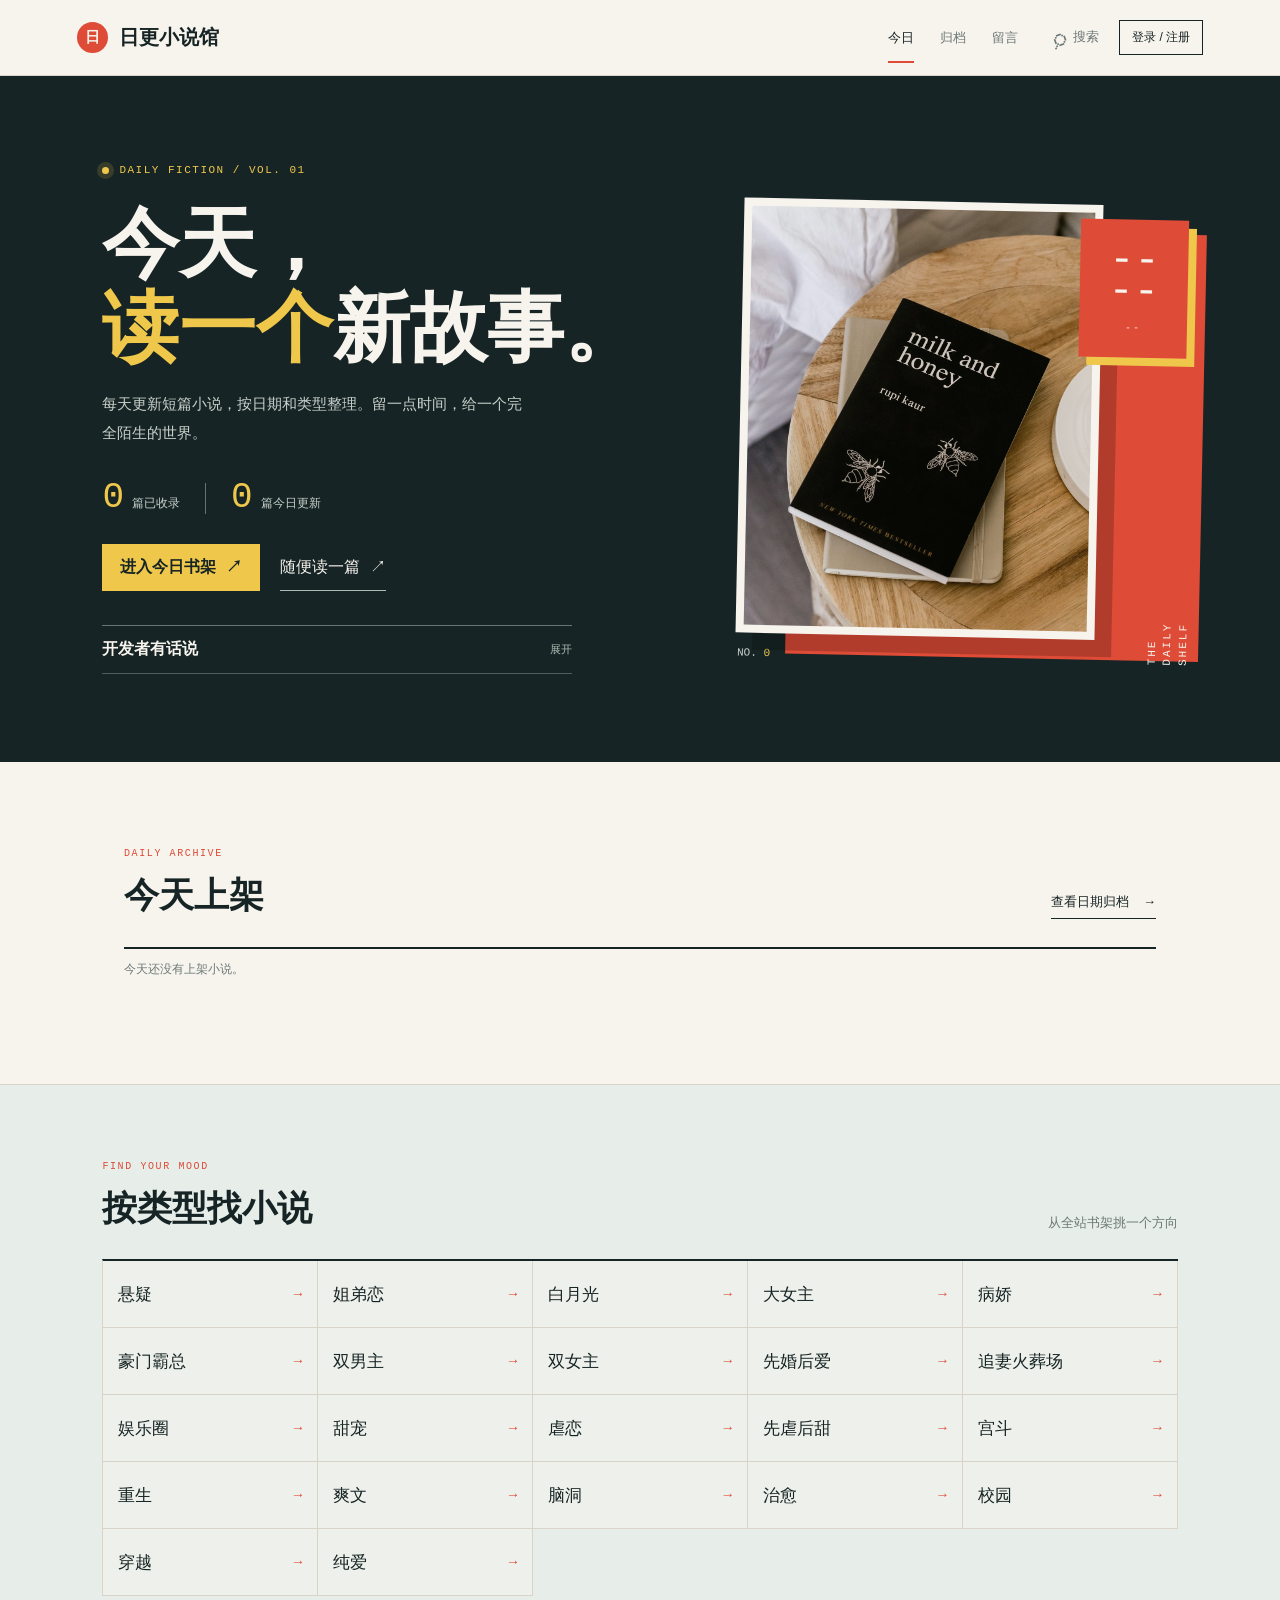
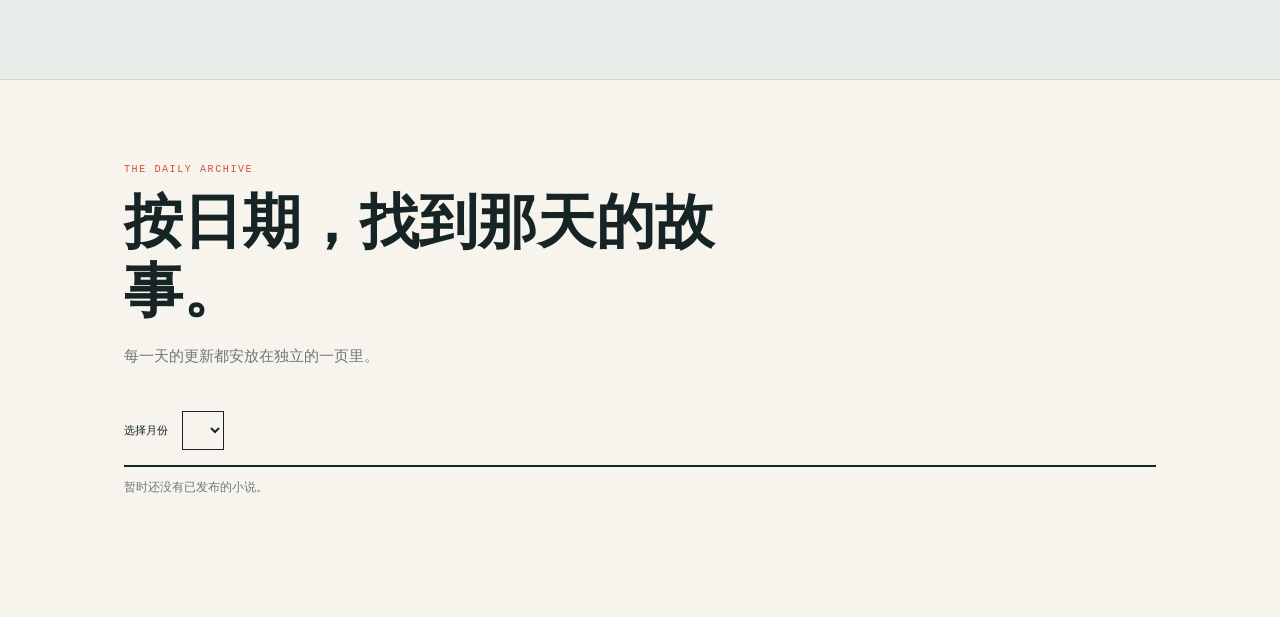
==== commit 2046953c: "Rebuild reader and admin website UI" ====
--- a/index.html
+++ b/index.html
@@ -3,109 +3,39 @@
 <head>
   <meta charset="UTF-8">
   <meta name="viewport" content="width=device-width, initial-scale=1.0">
+  <meta name="theme-color" content="#182526">
   <title>日更小说馆</title>
   <link rel="stylesheet" href="styles.css">
 </head>
 <body>
   <header class="site-header">
-    <a class="brand" href="#home" aria-label="日更小说馆首页"><span class="brand-mark">日</span><span>日更小说馆</span></a>
-    <nav>
-      <button class="nav-link active" data-view="home">今日文库</button>
-      <button class="nav-link" data-view="archive">日期归档</button>
-      <button class="nav-link" data-view="messages">留言板</button>
-      <button class="account-trigger" id="account-button">登录 / 注册</button>
-    </nav>
-    <button class="search-trigger" id="search-button" aria-label="搜索小说"><span>⌕</span><span class="search-word">搜索</span></button>
+    <a class="brand" href="#home" aria-label="日更小说馆首页"><span class="brand-mark">日</span><span class="brand-name">日更小说馆</span></a>
+    <nav aria-label="主导航"><button class="nav-link active" data-view="home">今日</button><button class="nav-link" data-view="archive">归档</button><button class="nav-link" data-view="messages">留言</button></nav>
+    <div class="header-actions"><button class="search-trigger" id="search-button" aria-label="搜索小说"><span>⌕</span><span class="search-word">搜索</span></button><button class="account-trigger" id="account-button">登录 / 注册</button></div>
   </header>
-
   <main>
     <section class="view active" id="home-view">
       <section class="hero">
         <div class="hero-copy">
-          <p class="eyebrow">A DAILY SHELF OF SHORT FICTION</p>
-          <h1>每一天，<br>都是一个新的故事书架。</h1>
-          <p class="library-total" aria-live="polite"><span>已收录</span><strong id="library-total-count">0</strong><span>篇小说</span></p>
-          <details class="developer-note" id="developer-note"><summary><span>开发者有话说</span><span class="developer-note-toggle">查看更多</span></summary><div class="developer-note-body"><p id="developer-note-body"></p><div class="developer-support" id="developer-support" hidden><img id="developer-support-qr" loading="lazy" alt="支持小说馆的收款码"><small>感谢每一份支持</small></div></div></details>
-          <div class="hero-actions">
-            <button class="button primary" id="browse-today">浏览今日 <span id="today-count">0</span> 篇 <span>→</span></button>
-            <button class="button text-button" id="random-button">随便读一篇 <span>↗</span></button>
-          </div>
+          <div class="hero-label"><span class="hero-dot"></span><span>DAILY FICTION / VOL. 01</span></div>
+          <h1>今天，<br><em>读一个</em>新故事。</h1>
+          <p class="hero-subtitle">每天更新短篇小说，按日期和类型整理。留一点时间，给一个完全陌生的世界。</p>
+          <div class="hero-stats"><div><strong id="library-total-count">0</strong><span>篇已收录</span></div><i></i><div><strong id="today-count">0</strong><span>篇今日更新</span></div></div>
+          <div class="hero-actions"><button class="button primary" id="browse-today">进入今日书架<span>↗</span></button><button class="button text-button" id="random-button">随便读一篇<span>↗</span></button></div>
+          <details class="developer-note" id="developer-note"><summary><span>开发者有话说</span><span class="developer-note-toggle">展开</span></summary><div class="developer-note-body"><p id="developer-note-body"></p><div class="developer-support" id="developer-support" hidden><img id="developer-support-qr" loading="lazy" alt="支持小说馆的收款码"><small>感谢每一份支持</small></div></div></details>
         </div>
-        <div class="hero-art" aria-label="打开的书籍">
-          <img src="assets/books.jpg" alt="桌上的一本书">
-          <div class="date-stamp"><span id="stamp-month">--</span><span id="stamp-day">--</span><small id="stamp-year">----</small></div>
-          <div class="hero-art-caption">TODAY'S<br>STORIES</div>
-        </div>
+        <div class="hero-art" aria-label="今日书架"><div class="hero-art-frame"><img src="assets/books.jpg" alt="桌上的一本书"></div><div class="date-stamp"><span id="stamp-month">--</span><span id="stamp-day">--</span><small id="stamp-year">----</small></div><div class="hero-art-caption"><span>THE</span><span>DAILY</span><span>SHELF</span></div><div class="hero-art-note">NO. <span id="featured-count">0</span></div></div>
       </section>
-
-      <section class="today-section">
-        <div class="section-heading">
-          <div><p class="eyebrow" id="today-eyebrow">DAILY ARCHIVE</p><h2>今天上架</h2></div>
-          <button class="text-link" data-view="archive">查看全部 <span id="featured-count">0</span> 篇 <span>→</span></button>
-        </div>
-        <div class="story-grid" id="featured-stories"></div>
-      </section>
-
-      <section class="home-discovery" aria-labelledby="category-title">
-        <div class="section-heading">
-          <div><p class="eyebrow">BROWSE BY CATEGORY</p><h2 id="category-title">按类型找小说</h2></div>
-          <p class="section-note">从全站已收录内容中查找</p>
-        </div>
-        <div class="home-tag-list" id="home-tag-list" aria-label="小说类型"></div>
-      </section>
-
-      <section class="home-archive" id="home-archive">
-        <div class="archive-head">
-          <p class="eyebrow">THE DAILY ARCHIVE</p>
-          <h1>按日期，找到那天的故事。</h1>
-          <p>每一天的更新都安放在独立的一页里。慢慢翻，也可以直接选择日期。</p>
-        </div>
-        <div class="archive-tools">
-          <label class="month-label" for="month-select">选择月份</label>
-          <select id="month-select"></select>
-        </div>
-        <div class="date-list" id="date-list"></div>
-      </section>
+      <section class="today-section home-section"><div class="section-heading"><div><p class="eyebrow" id="today-eyebrow">TODAY'S EDITION</p><h2>今天上架</h2></div><button class="text-link" data-view="archive">查看日期归档 <span>→</span></button></div><div class="story-grid" id="featured-stories"></div></section>
+      <section class="home-discovery home-section" aria-labelledby="category-title"><div class="section-heading"><div><p class="eyebrow">FIND YOUR MOOD</p><h2 id="category-title">按类型找小说</h2></div><p class="section-note">从全站书架挑一个方向</p></div><div class="home-tag-list" id="home-tag-list" aria-label="小说类型"></div></section>
+      <section class="home-archive home-section" id="home-archive"><div class="archive-head"><p class="eyebrow">THE DAILY ARCHIVE</p><h1>按日期，找到那天的故事。</h1><p>每一天的更新都安放在独立的一页里。</p></div><div class="archive-tools"><label class="month-label" for="month-select">选择月份</label><select id="month-select"></select></div><div class="date-list" id="date-list"></div></section>
     </section>
-
-    <section class="view" id="messages-view">
-      <section class="messages-layout">
-        <div class="archive-head"><p class="eyebrow">THE READER'S WALL</p><h1>留下一句话。</h1><p>读到某个故事时的感受，可以在这里与其他读者分享。</p></div>
-        <form class="message-form" id="message-form">
-          <label for="message-body">写留言</label>
-          <textarea id="message-body" maxlength="500" placeholder="写下你的想法（最多 500 字）"></textarea>
-          <div><small id="message-login-hint">登录后即可留言</small><button class="button primary" type="submit">发布留言</button></div>
-          <p class="account-message" id="message-status" aria-live="polite"></p>
-        </form>
-        <div class="message-list" id="message-list"></div>
-      </section>
-    </section>
-
-    <section class="view" id="day-view">
-      <section class="day-layout">
-        <button class="back-link" data-view="archive">← 返回日期归档</button>
-        <div class="day-head"><p class="eyebrow" id="day-eyebrow">MONDAY / AUGUST 17</p><h1 id="day-title">2026 年 8 月 17 日</h1><p id="day-description">今天收录了 100 篇新故事，愿你在其中停留一会儿。</p></div>
-        <div class="filter-row" id="filter-row" aria-label="按标签筛选小说"></div>
-        <div class="all-story-list" id="day-stories"></div>
-      </section>
-    </section>
-
-    <section class="view reader-view" id="reader-view">
-      <div class="reader-bar"><button class="back-link" data-view="day">← 回到列表</button><div class="reader-actions"><button class="icon-button" id="font-down" aria-label="缩小字号">A−</button><button class="icon-button" id="font-up" aria-label="放大字号">A+</button><button class="icon-button" id="theme-toggle" aria-label="切换阅读主题">◐</button><button class="bookmark" id="bookmark-button">收藏 ♡</button></div></div>
-      <article class="reader-page" id="reader-page">
-        <div class="reader-meta"><span id="reader-category">悬疑</span><span>·</span><span id="reader-date">2026.08.17</span></div>
-        <h1 id="reader-title">雨停之前</h1>
-        <p class="reader-author" id="reader-author">林野</p>
-        <div class="reader-content" id="reader-content"></div>
-      </article>
-      <div class="reading-progress"><div id="progress-fill"></div></div>
-    </section>
-
+    <section class="view" id="messages-view"><section class="messages-layout"><div class="archive-head"><p class="eyebrow">THE READER'S WALL</p><h1>留下一句话。</h1><p>读到某个故事时的感受，可以在这里与其他读者分享。</p></div><form class="message-form" id="message-form"><label for="message-body">写留言</label><textarea id="message-body" maxlength="500" placeholder="写下你的想法（最多 500 字）"></textarea><div><small id="message-login-hint">登录后即可留言</small><button class="button primary" type="submit">发布留言</button></div><p class="account-message" id="message-status" aria-live="polite"></p></form><div class="message-list" id="message-list"></div></section></section>
+    <section class="view" id="day-view"><section class="day-layout"><button class="back-link" data-view="archive">← 返回日期归档</button><div class="day-head"><p class="eyebrow" id="day-eyebrow">TODAY'S EDITION</p><h1 id="day-title">2026 年 8 月 17 日</h1><p id="day-description">今天收录了 100 篇新故事。</p></div><div class="filter-row" id="filter-row" aria-label="按标签筛选小说"></div><div class="all-story-list" id="day-stories"></div></section></section>
+    <section class="view reader-view" id="reader-view"><div class="reader-bar"><button class="back-link" data-view="day">← 回到列表</button><div class="reader-actions"><button class="icon-button" id="font-down" aria-label="缩小字号">A−</button><button class="icon-button" id="font-up" aria-label="放大字号">A+</button><button class="icon-button" id="theme-toggle" aria-label="切换阅读主题">◐</button><button class="bookmark" id="bookmark-button">收藏 ♡</button></div></div><article class="reader-page" id="reader-page"><div class="reader-meta"><span id="reader-category">悬疑</span><span>·</span><span id="reader-date">2026.08.17</span></div><h1 id="reader-title">雨停之前</h1><p class="reader-author" id="reader-author">林野</p><div class="reader-content" id="reader-content"></div></article><div class="reading-progress"><div id="progress-fill"></div></div></section>
   </main>
-
   <dialog id="search-dialog"><form method="dialog" class="search-modal"><button class="close-button" value="cancel" aria-label="关闭">×</button><p class="eyebrow">SEARCH THE LIBRARY</p><label for="search-input">寻找一个故事</label><input id="search-input" placeholder="输入标题、作者或关键词" autofocus><div id="search-results"></div></form></dialog>
   <dialog id="account-dialog"><div class="account-modal"><button class="close-button" id="close-account" aria-label="关闭">×</button><p class="eyebrow">MEMBER ACCESS</p><h2 id="account-title">登录</h2><form id="account-form"><label for="account-username" id="account-username-label">用户名或邮箱</label><input id="account-username" type="text" autocomplete="username" required><small class="field-hint" id="username-hint">已有账号可使用原邮箱登录</small><label for="account-password">密码</label><input id="account-password" type="password" autocomplete="current-password" minlength="8" required><small class="field-hint" id="password-hint">请输入登录密码</small><p class="account-message" id="account-message" aria-live="polite"></p><button class="button primary" type="submit" id="account-submit">登录</button></form><button class="switch-account" id="switch-account">还没有账号？注册</button><a class="admin-link" id="admin-link" href="admin.html" hidden>进入内容管理 →</a></div></dialog>
-
   <script src="app.js"></script>
 </body>
 </html>
--- a/styles.css
+++ b/styles.css
@@ -1,108 +1,12 @@
-:root { --ink:#1f2f31; --paper:#f8f4ed; --paper-deep:#efe8dc; --line:#d8d0c3; --red:#d94734; --yellow:#f4ca50; --teal:#8fc6b5; --blue:#c6d7e8; --serif:'Songti SC','STSong','SimSun',serif; --sans:-apple-system,BlinkMacSystemFont,'PingFang SC','Microsoft YaHei',Arial,sans-serif; --mono:'Cascadia Mono','SFMono-Regular','Microsoft YaHei',monospace; }
-* { box-sizing:border-box; }
-html { scroll-behavior:smooth; }
-body { margin:0; color:var(--ink); background:var(--paper); font-family:var(--sans); }
-button, input, select { font:inherit; }
-button { color:inherit; cursor:pointer; }
-.site-header { height:78px; padding:0 clamp(20px,5vw,78px); display:flex; align-items:center; justify-content:space-between; border-bottom:1px solid var(--line); background:rgba(248,244,237,.94); position:sticky; top:0; z-index:10; }
-.brand { color:var(--ink); text-decoration:none; display:flex; align-items:center; gap:10px; font:600 20px var(--serif); }
-.brand-mark { width:30px; height:30px; border-radius:50%; display:grid; place-items:center; color:var(--paper); background:var(--red); font:500 15px var(--serif); }
-nav { display:flex; gap:28px; margin-left:auto; margin-right:42px; }
-.nav-link, .text-link, .back-link { border:0; background:none; padding:7px 0; }
-.nav-link { font-size:14px; position:relative; }
-.nav-link.active::after { content:''; height:2px; width:100%; position:absolute; left:0; bottom:0; background:var(--red); }
-.search-trigger { border:0; background:none; display:flex; gap:8px; align-items:center; font-size:14px; }
-.account-trigger { border:1px solid var(--ink); background:transparent; padding:8px 12px; font-size:13px; }
-.search-trigger span:first-child { font:28px Georgia; line-height:0; transform:rotate(-20deg); }
-.view { display:none; }
-.view.active { display:block; }
-.hero { min-height:570px; padding:80px clamp(20px,8vw,128px); display:grid; grid-template-columns:minmax(340px,1fr) minmax(320px,.78fr); gap:60px; align-items:center; background:var(--paper-deep); overflow:hidden; }
-.eyebrow { margin:0 0 18px; color:var(--red); font:500 11px var(--mono); letter-spacing:1px; }
-h1,h2,p { margin-top:0; }
-.hero h1, .archive-head h1, .day-head h1, .admin-head h1 { margin-bottom:24px; font:600 clamp(38px,5vw,66px)/1.18 var(--serif); letter-spacing:0; }
-.library-total { display:flex; align-items:baseline; gap:10px; width:max-content; margin:0 0 27px; padding:10px 0 12px; border-top:1px solid var(--ink); border-bottom:1px solid var(--line); color:#536063; font:500 13px var(--mono); }
-.library-total strong { color:var(--red); font:500 34px/.8 var(--mono); letter-spacing:0; }
-.hero-text { max-width:400px; font-size:17px; line-height:1.9; color:#536063; }
-.developer-note { max-width:430px; margin:24px 0 0; border-top:1px solid var(--ink); border-bottom:1px solid var(--line); }.developer-note summary { list-style:none; display:flex; align-items:center; justify-content:space-between; gap:16px; padding:14px 0; font:600 17px var(--serif); cursor:pointer; }.developer-note summary::-webkit-details-marker { display:none; }.developer-note-toggle { color:#677173; font:11px var(--mono); }.developer-note[open] .developer-note-toggle { font-size:0; }.developer-note[open] .developer-note-toggle::after { content:'收起'; font-size:11px; }.developer-note-body { padding:2px 0 20px; }.developer-note-body > p { margin:0; white-space:pre-line; color:#536063; font-size:15px; line-height:1.9; }.developer-support { margin-top:22px; padding-top:20px; border-top:1px solid var(--line); display:flex; flex-direction:column; align-items:center; text-align:center; }.developer-support img { display:block; width:min(190px, 65vw); aspect-ratio:1; object-fit:contain; background:#fff; }.developer-support small { margin-top:10px; color:#84908e; font-size:12px; }
-.hero-actions { display:flex; gap:20px; align-items:center; margin-top:32px; flex-wrap:wrap; }
-.button { border:1px solid var(--ink); padding:13px 19px; background:transparent; font-weight:500; transition:.18s ease; }
-.button.primary { background:var(--ink); color:var(--paper); }
-.button:hover { transform:translateY(-2px); }
-.button span, .text-link span { margin-left:9px; }
-.text-button { border:0; padding:13px 0; border-bottom:1px solid var(--ink); }
-.hero-art { height:420px; position:relative; transform:rotate(2deg); }
-.hero-art::before { content:''; position:absolute; inset:36px -30px -25px 50px; background:var(--yellow); z-index:0; }
-.hero-art img { width:77%; height:100%; object-fit:cover; filter:saturate(.8); position:relative; z-index:1; }
-.date-stamp { position:absolute; top:28px; right:0; z-index:2; width:105px; height:135px; color:var(--paper); background:var(--red); display:flex; flex-direction:column; justify-content:center; align-items:center; font:500 42px/.72 var(--mono); }
-.date-stamp small { margin-top:16px; font-size:11px; letter-spacing:2px; }
-.hero-art-caption { position:absolute; bottom:15px; right:-30px; z-index:2; font:500 12px/1.5 var(--mono); transform:rotate(-90deg); transform-origin:left bottom; }
-.today-section { max-width:1280px; padding:90px clamp(20px,5vw,78px) 105px; margin:auto; }
-.home-discovery,.home-archive { max-width:1160px; padding:0 clamp(20px,5vw,78px) 100px; margin:auto; }
-.home-discovery { padding-top:4px; }
-.home-archive { padding-top:4px; }
-.home-discovery .section-heading { border-top:2px solid var(--ink); padding-top:22px; }
-.section-note { margin:0; color:#697474; font-size:13px; }
-.home-tag-list { display:grid; grid-template-columns:repeat(5, 1fr); border-top:1px solid var(--ink); border-left:1px solid var(--line); }
-.home-tag { min-height:70px; padding:16px; border:0; border-right:1px solid var(--line); border-bottom:1px solid var(--line); background:transparent; display:flex; align-items:center; justify-content:space-between; gap:12px; text-align:left; font:500 18px var(--serif); transition:.18s ease; }
-.home-tag span { color:var(--red); font:15px var(--mono); }
-.home-tag:hover { background:var(--yellow); color:var(--red); }
-.section-heading { display:flex; align-items:end; justify-content:space-between; margin-bottom:35px; gap:20px; }
-.section-heading h2 { margin:0; font:600 32px var(--serif); }
-.text-link { font-size:14px; border-bottom:1px solid var(--ink); white-space:nowrap; }
-.story-grid { display:grid; grid-template-columns:repeat(3,1fr); border-top:1px solid var(--ink); }
-.story-card { text-align:left; border:0; border-right:1px solid var(--line); background:transparent; padding:24px 25px 24px 0; min-height:206px; position:relative; transition:.18s ease; }
-.story-card + .story-card { padding-left:25px; }
-.story-card:last-child { border-right:0; }
-.story-card:hover { color:var(--red); }
-.story-number { color:#8b9290; font:11px var(--mono); }
-.story-card h3 { margin:47px 0 8px; font:600 24px var(--serif); }
-.story-card p { color:#677173; font-size:14px; margin:0; }
-.story-tag { position:absolute; bottom:24px; right:20px; padding:4px 9px; background:var(--teal); font:10px var(--mono); color:var(--ink); }
-.archive-layout,.day-layout,.admin-layout,.messages-layout { max-width:1160px; padding:78px clamp(20px,5vw,78px) 110px; margin:auto; }
-.archive-head { max-width:750px; }
-.archive-head h1 { font-size:clamp(38px,5vw,62px); }
-.archive-head > p:last-child,.admin-head > p:last-child { color:#596567; font-size:16px; line-height:1.8; }
-.archive-tools { margin:60px 0 15px; display:flex; align-items:center; gap:18px; }
-.month-label,.field-label { font:500 12px var(--mono); }
-select,input[type=date] { border:1px solid var(--ink); background:transparent; padding:9px 10px; color:var(--ink); }
-.date-list { border-top:2px solid var(--ink); }
-.date-row { width:100%; border:0; border-bottom:1px solid var(--line); background:transparent; padding:22px 4px; display:grid; grid-template-columns:140px 1fr 100px 30px; align-items:center; text-align:left; transition:.15s; }
-.date-row:hover { background:var(--yellow); padding-left:12px; }
-.date-row .date { font:500 14px var(--mono); }.date-row strong { font:600 25px var(--serif); }.date-row small { color:#647073; font-size:13px; }.date-row .arrow { font-size:22px; }
-.back-link { font-size:14px; border-bottom:1px solid var(--ink); margin-bottom:53px; }
-.day-head { max-width:680px; }.day-head h1 { font-size:52px; margin-bottom:14px; }.day-head p:last-child { color:#617073; font-size:16px; }
-.filter-row { border-top:1px solid var(--ink); margin-top:48px; padding:18px 0; display:flex; gap:10px; flex-wrap:wrap; }
-.filter-chip { padding:8px 13px; border:1px solid var(--line); background:transparent; font-size:13px; }.filter-chip.selected { color:var(--paper); background:var(--ink); border-color:var(--ink); }.filter-chip span { font:11px var(--mono); }
-.all-story-list { border-top:1px solid var(--line); }.list-story { width:100%; border:0; border-bottom:1px solid var(--line); padding:18px 10px 18px 0; background:transparent; display:grid; grid-template-columns:54px 1fr 120px 135px 20px; gap:10px; align-items:center; text-align:left; }.list-story:hover { color:var(--red); background:#f3df9d; }.list-story .index { color:#788180; font:11px var(--mono); }.list-story strong { font:500 21px var(--serif); }.list-story .author,.list-story .tag { font-size:13px; color:#657072; }.list-story .tag { font:11px var(--mono); }.list-story:hover .author,.list-story:hover .tag { color:inherit; }
-.reader-view { background:#f6f0e5; min-height:calc(100vh - 78px); }.reader-bar { height:74px; padding:0 clamp(20px,5vw,78px); border-bottom:1px solid var(--line); display:flex; justify-content:space-between; align-items:center; }.reader-bar .back-link { margin:0; }.reader-actions { display:flex; gap:9px; align-items:center; }.icon-button,.bookmark { border:1px solid var(--line); background:transparent; padding:7px 10px; font-size:13px; }.bookmark { margin-left:8px; }.bookmark.saved { background:var(--red); color:white; border-color:var(--red); }
-.reader-page { max-width:720px; padding:85px 25px 130px; margin:auto; }.reader-meta { display:flex; gap:8px; color:#7e8785; font:11px var(--mono); }.reader-meta span:first-child { color:var(--red); }.reader-page h1 { margin:25px 0 9px; font:600 52px var(--serif); }.reader-author { color:#687473; font-size:15px; }.reader-content { margin-top:58px; font:400 19px/2.15 var(--serif); }.reader-content p { margin-bottom:29px; }.reading-progress { position:fixed; height:3px; bottom:0; left:0; width:100%; background:#e6ddcd; }.reading-progress div { height:100%; width:0; background:var(--red); }
-.reader-view.night { background:#1e292a; color:#e9e2d6; }.reader-view.night .reader-bar { border-color:#516061; }.reader-view.night .reader-meta,.reader-view.night .reader-author { color:#bbc0b8; }.reader-view.night .back-link,.reader-view.night .icon-button,.reader-view.night .bookmark { color:#e9e2d6; border-color:#5f6a6a; }
-.admin-layout { max-width:1000px; }.admin-head { max-width:650px; }.admin-head h1 { font-size:54px; }.upload-grid { display:grid; grid-template-columns:1.25fr .75fr; border:1px solid var(--ink); margin-top:55px; }.upload-panel { padding:32px; display:flex; flex-direction:column; align-items:start; gap:12px; border-right:1px solid var(--ink); }.drop-zone { width:100%; min-height:240px; margin:13px 0 16px; display:flex; flex-direction:column; align-items:center; justify-content:center; border:1px dashed #9aa29b; background:#f3eddf; cursor:pointer; }.drop-zone:hover { background:var(--yellow); }.drop-icon { width:43px; height:43px; display:grid; place-items:center; border-radius:50%; background:var(--teal); font-size:22px; }.drop-zone strong { margin-top:15px; font:500 18px var(--serif); }.drop-zone small { color:#697474; margin-top:6px; }.drop-zone input { position:absolute; width:1px; height:1px; opacity:0; }.upload-notes { background:var(--ink); color:var(--paper); padding:34px 28px; }.note-count { color:var(--yellow); font:500 63px/1 var(--mono); }.upload-notes > p { margin:10px 0 29px; font-size:13px; }.file-list { padding-top:18px; border-top:1px solid #667172; display:flex; flex-direction:column; gap:11px; font-size:13px; color:#d9d4c9; }.file-list span { overflow:hidden; text-overflow:ellipsis; white-space:nowrap; }.admin-tip { border-top:1px solid var(--line); margin-top:42px; padding-top:20px; display:grid; grid-template-columns:150px 1fr; font-size:14px; line-height:1.7; }.admin-tip strong { font-family:var(--serif); }
-dialog { border:0; padding:0; background:transparent; width:min(610px, calc(100% - 36px)); }dialog::backdrop { background:rgba(24,34,34,.7); }.search-modal,.account-modal { position:relative; background:var(--paper); padding:48px; }.close-button { position:absolute; right:18px; top:12px; border:0; background:transparent; font-size:30px; }.search-modal label { display:block; font:600 30px var(--serif); }.search-modal input { width:100%; margin:25px 0 10px; font-size:16px; }.search-result { padding:13px 0; width:100%; border:0; border-top:1px solid var(--line); background:transparent; text-align:left; display:flex; justify-content:space-between; }.search-result strong { font-family:var(--serif); }.search-result span { font-size:12px; color:#6c7776; }.account-modal h2 { font:600 34px var(--serif); margin:0 0 25px; }.account-modal form { display:flex; flex-direction:column; gap:8px; }.account-modal input { border:1px solid var(--ink); background:transparent; padding:11px; margin-bottom:0; }.account-modal label { font-size:13px; }.field-hint { color:#687473; font-size:12px; line-height:1.5; margin:0 0 9px; }.account-message { min-height:20px; margin:2px 0 8px; color:var(--red); font-size:13px; }.switch-account { margin-top:18px; padding:0; border:0; border-bottom:1px solid var(--ink); background:transparent; font-size:13px; }.admin-link { display:block; width:max-content; margin-top:24px; color:var(--red); font-weight:700; }.admin-link[hidden] { display:none; }
-.messages-layout { max-width:830px; }.message-form { margin:52px 0 45px; border-top:2px solid var(--ink); border-bottom:1px solid var(--ink); padding:22px 0; display:flex; flex-direction:column; gap:12px; }.message-form label { font:500 14px var(--serif); }.message-form textarea { min-height:126px; resize:vertical; border:1px solid var(--ink); padding:12px; color:var(--ink); background:transparent; font:15px/1.65 var(--sans); }.message-form > div { display:flex; justify-content:space-between; align-items:center; gap:18px; }.message-form small { color:#687473; font-size:12px; }.message-list { border-top:1px solid var(--line); }.message-item { padding:22px 0; border-bottom:1px solid var(--line); }.message-item div { display:flex; justify-content:space-between; align-items:baseline; gap:16px; }.message-item strong { font:500 16px var(--serif); }.message-item time { color:#75807f; font:11px var(--mono); }.message-item p { margin:12px 0 0; font:15px/1.75 var(--serif); }.text-muted { color:#687473; font-size:14px; }
-@media (max-width:700px) { .site-header { height:64px; }.brand { font-size:17px; }.brand-mark { width:27px;height:27px; } nav { gap:14px; margin:0; }.nav-link { font-size:12px; }.search-word { display:none; }.hero { min-height:auto; padding:55px 24px 67px; grid-template-columns:1fr; gap:42px; }.hero h1 { font-size:43px; }.library-total { margin-bottom:24px; }.library-total strong { font-size:32px; }.hero-art { width:86%; height:320px; margin-left:auto; }.today-section,.home-discovery,.home-archive,.archive-layout,.day-layout,.admin-layout { padding:55px 24px 70px; }.home-discovery,.home-archive { padding-top:0; }.home-tag-list { grid-template-columns:repeat(2, 1fr); }.home-tag { min-height:62px; font-size:17px; }.section-note { display:none; }.story-grid { grid-template-columns:1fr; }.story-card,.story-card + .story-card { border-right:0; border-bottom:1px solid var(--line); padding:22px 0; min-height:160px; }.story-card h3 { margin-top:28px; }.story-card:last-child { border-bottom:0; }.section-heading { align-items:start; }.section-heading h2 { font-size:29px; }.text-link { font-size:12px; }.archive-head h1,.admin-head h1,.day-head h1 { font-size:40px; }.date-row { grid-template-columns:92px 1fr 28px; }.date-row small { display:none; }.date-row strong { font-size:20px; }.list-story { grid-template-columns:40px 1fr 18px; }.list-story .author,.list-story .tag { display:none; }.reader-page { padding:58px 24px 100px; }.reader-page h1 { font-size:38px; }.reader-content { font-size:18px; }.reader-actions { gap:5px; }.bookmark { font-size:0; }.bookmark::after { content:'♡'; font-size:16px; }.upload-grid { grid-template-columns:1fr; }.upload-panel { border-right:0; border-bottom:1px solid var(--ink); }.admin-tip { grid-template-columns:1fr; gap:8px; }.search-modal { padding:38px 25px; } }
-@media (max-width:700px) { nav .nav-link[data-view="archive"] { display:none; }.messages-layout { padding:55px 24px 70px; }.message-form > div { flex-direction:column; align-items:flex-start; }.message-form .button { align-self:flex-end; } }
-
-/* Phone reading is vertical only; content never creates a sideways page. */
-html, body { overflow-x:hidden; }
-body, .reader-view { touch-action:pan-y pinch-zoom; }
-.reader-view { overflow-x:hidden; overscroll-behavior-x:none; }
-.reader-content { overflow-wrap:anywhere; }
-
-@media (max-width:700px) {
-  .site-header { padding:0 14px; gap:8px; }
-  nav { gap:8px; }
-  .account-trigger { padding:6px 8px; font-size:12px; }
-  .search-trigger { padding:4px; }
-  .filter-row { margin-top:34px; padding:14px 0; gap:7px; }
-  .filter-chip { padding:8px 11px; font-size:12px; }
-  .list-story { min-height:58px; }
-  .reader-bar { height:64px; padding:0 16px; gap:8px; }
-  .reader-page { padding:48px 20px 100px; }
-  .reader-page h1 { font-size:35px; line-height:1.3; }
-  .reader-content { margin-top:42px; font-size:18px; line-height:2.05; }
-  .reader-content p { margin-bottom:25px; }
-  .reader-actions { gap:4px; }
-  .icon-button { padding:6px 8px; }
-  .bookmark { margin-left:1px; }
-}
+:root{--ink:#172425;--ink-soft:#263738;--paper:#f7f4ee;--paper-deep:#ece7de;--line:#d9d3c8;--muted:#6c7877;--red:#de4b37;--yellow:#efc84b;--mint:#b7d4c7;--lavender:#d9d5eb;--serif:'Songti SC','STSong','SimSun',serif;--sans:-apple-system,BlinkMacSystemFont,'PingFang SC','Microsoft YaHei',Arial,sans-serif;--mono:'Cascadia Mono','SFMono-Regular','Microsoft YaHei',monospace}
+*{box-sizing:border-box}html{scroll-behavior:smooth}body{margin:0;background:var(--paper);color:var(--ink);font-family:var(--sans)}body,button,input,select,textarea{font-size:16px}button,input,select,textarea{font:inherit}button{color:inherit;cursor:pointer}button:focus-visible,input:focus-visible,select:focus-visible,textarea:focus-visible{outline:2px solid var(--red);outline-offset:3px}html,body{overflow-x:hidden}body,.reader-view{touch-action:pan-y pinch-zoom}
+.site-header{height:76px;padding:0 clamp(20px,6vw,92px);display:flex;align-items:center;gap:28px;border-bottom:1px solid var(--line);background:rgba(247,244,238,.95);position:sticky;top:0;z-index:20}.brand{display:flex;align-items:center;gap:11px;color:var(--ink);text-decoration:none;font:600 20px var(--serif);white-space:nowrap}.brand-mark{width:31px;height:31px;display:grid;place-items:center;border-radius:50%;background:var(--red);color:var(--paper);font-size:15px}.site-header nav{display:flex;align-items:center;gap:26px;margin-left:auto}.nav-link,.text-link,.back-link{border:0;background:transparent;padding:7px 0}.nav-link{font-size:13px;position:relative;color:var(--muted)}.nav-link.active{color:var(--ink)}.nav-link.active:after{content:'';position:absolute;left:0;right:0;bottom:-9px;height:2px;background:var(--red)}.header-actions{display:flex;align-items:center;gap:14px}.search-trigger{border:0;background:transparent;display:flex;align-items:center;gap:7px;color:var(--muted);font-size:13px}.search-trigger span:first-child{font:27px Georgia;line-height:.7;transform:rotate(-20deg)}.account-trigger{border:1px solid var(--ink);background:transparent;padding:8px 12px;font-size:12px}
+.view{display:none}.view.active{display:block}.hero{min-height:610px;padding:clamp(44px,7vw,88px) clamp(20px,8vw,130px);display:grid;grid-template-columns:minmax(0,1fr) minmax(320px,.8fr);gap:clamp(36px,7vw,110px);align-items:center;background:var(--ink);color:var(--paper)}.hero-copy{max-width:590px}.hero-label{display:flex;align-items:center;gap:10px;color:var(--yellow);font:500 11px var(--mono);letter-spacing:1.5px}.hero-dot{width:7px;height:7px;border-radius:50%;background:var(--yellow);box-shadow:0 0 0 5px rgba(239,200,75,.15)}.hero h1{margin:27px 0 20px;font:600 clamp(48px,6vw,78px)/1.09 var(--serif);letter-spacing:0}.hero h1 em{font-style:normal;color:var(--yellow)}.hero-subtitle{max-width:430px;margin:0;color:#c8d1cb;font-size:15px;line-height:1.9}.hero-stats{display:flex;align-items:center;gap:25px;margin:33px 0 28px}.hero-stats div{display:flex;align-items:baseline;gap:8px}.hero-stats strong{color:var(--yellow);font:500 36px/1 var(--mono)}.hero-stats span{color:#c7d0ca;font:12px var(--mono)}.hero-stats i{width:1px;height:31px;background:#63736f}.hero-actions{display:flex;align-items:center;gap:20px;flex-wrap:wrap}.button{border:1px solid var(--ink);padding:12px 17px;background:transparent;transition:transform .18s ease,background .18s ease}.button:hover{transform:translateY(-2px)}.button.primary{background:var(--yellow);color:var(--ink);border-color:var(--yellow);font-weight:600}.button span,.text-link span{margin-left:10px}.text-button{border:0;border-bottom:1px solid #aebbb4;padding:12px 0;color:var(--paper)}.developer-note{max-width:470px;margin-top:34px;border-top:1px solid #657571;border-bottom:1px solid #4e5e5b}.developer-note summary{list-style:none;display:flex;align-items:center;justify-content:space-between;padding:13px 0;color:var(--paper);font:600 16px var(--serif);cursor:pointer}.developer-note summary::-webkit-details-marker{display:none}.developer-note-toggle{color:#afbeb6;font:11px var(--mono)}.developer-note[open] .developer-note-toggle{font-size:0}.developer-note[open] .developer-note-toggle:after{content:'收起';font-size:11px}.developer-note-body{padding:4px 0 19px}.developer-note-body>p{margin:0;color:#d0d8d2;font-size:14px;line-height:1.9}.developer-support{margin-top:18px;padding-top:18px;border-top:1px solid #4e5e5b;display:flex;flex-direction:column;align-items:center}.developer-support img{display:block;width:min(180px,62vw);aspect-ratio:1;object-fit:contain;background:#fff}.developer-support small{margin-top:9px;color:#aebbb4;font-size:11px}
+.hero-art{height:435px;max-width:500px;width:100%;position:relative;justify-self:end;transform:rotate(1.2deg)}.hero-art-frame{height:100%;width:82%;position:relative;z-index:1;padding:8px;background:var(--paper);box-shadow:17px 17px 0 rgba(0,0,0,.2)}.hero-art-frame img{display:block;width:100%;height:100%;object-fit:cover;filter:saturate(.78)}.hero-art:before{content:'';position:absolute;inset:28px -25px -20px 50px;background:var(--red)}.date-stamp{position:absolute;top:14px;right:-7px;z-index:3;width:108px;height:138px;display:flex;flex-direction:column;align-items:center;justify-content:center;background:var(--red);color:var(--paper);font:500 42px/.75 var(--mono);box-shadow:8px 8px 0 var(--yellow)}.date-stamp small{margin-top:16px;font-size:10px;letter-spacing:2px}.hero-art-caption{position:absolute;right:-18px;bottom:19px;z-index:3;display:flex;flex-direction:column;color:var(--paper);font:500 11px/1.4 var(--mono);letter-spacing:2px;transform:rotate(-90deg);transform-origin:right bottom}.hero-art-note{position:absolute;left:2px;bottom:-26px;color:#c9d2cc;font:11px var(--mono)}.hero-art-note span{color:var(--yellow)}
+.home-section{max-width:1160px;margin:auto}.today-section{padding:86px clamp(20px,5vw,78px) 94px}.section-heading{display:flex;align-items:end;justify-content:space-between;gap:20px;margin-bottom:28px}.eyebrow{margin:0 0 13px;color:var(--red);font:500 10px var(--mono);letter-spacing:1.6px}.section-heading h2{margin:0;font:600 35px var(--serif)}.text-link{font-size:13px;white-space:nowrap;border-bottom:1px solid var(--ink)}.story-grid{display:grid;grid-template-columns:repeat(3,minmax(0,1fr));border-top:2px solid var(--ink)}.story-card{min-height:190px;position:relative;padding:21px 24px 25px 0;text-align:left;border:0;border-right:1px solid var(--line);background:transparent;transition:background .18s ease,color .18s ease}.story-card+.story-card{padding-left:24px}.story-card:last-child{border-right:0}.story-card:hover{background:var(--yellow);color:var(--ink)}.story-number{color:#899390;font:11px var(--mono)}.story-card h3{margin:42px 0 9px;font:600 24px/1.3 var(--serif)}.story-card p{margin:0;color:var(--muted);font-size:13px}.story-tag{position:absolute;right:18px;bottom:23px;padding:4px 8px;background:var(--mint);font:10px var(--mono)}
+.home-discovery{max-width:none;padding:76px clamp(20px,8vw,130px) 83px;background:#e7eee9;border-top:1px solid var(--line);border-bottom:1px solid var(--line)}.home-discovery .section-heading,.home-tag-list{max-width:1160px;margin-left:auto;margin-right:auto}.home-discovery .section-heading{margin-bottom:27px}.section-note{margin:0;color:var(--muted);font-size:13px}.home-tag-list{display:grid;grid-template-columns:repeat(5,minmax(0,1fr));border-top:2px solid var(--ink);border-left:1px solid var(--line)}.home-tag{min-height:67px;padding:15px;border:0;border-right:1px solid var(--line);border-bottom:1px solid var(--line);display:flex;align-items:center;justify-content:space-between;background:rgba(247,244,238,.4);text-align:left;font:500 17px var(--serif);transition:background .18s ease,color .18s ease}.home-tag span{color:var(--red);font:14px var(--mono)}.home-tag:hover{background:var(--yellow);color:var(--ink)}.home-archive{padding:84px clamp(20px,5vw,78px) 108px}.home-archive .archive-head{max-width:680px}.archive-head h1{margin:0 0 17px;font:600 clamp(40px,5vw,59px)/1.16 var(--serif)}.archive-head>p:last-child{margin:0;color:var(--muted);font-size:15px;line-height:1.8}.archive-tools{display:flex;align-items:center;gap:14px;margin:42px 0 15px}.month-label{font:500 11px var(--mono)}select,input[type=date]{border:1px solid var(--ink);background:transparent;padding:9px 10px;color:var(--ink)}.date-list{border-top:2px solid var(--ink)}.date-row{width:100%;border:0;border-bottom:1px solid var(--line);background:transparent;padding:20px 4px;display:grid;grid-template-columns:135px 1fr 120px 26px;align-items:center;text-align:left;transition:background .15s ease,padding .15s ease}.date-row:hover{background:var(--yellow);padding-left:13px}.date-row .date{font:500 13px var(--mono)}.date-row strong{font:600 23px var(--serif)}.date-row small{color:var(--muted);font-size:12px}.date-row .arrow{font-size:20px}
+.day-layout,.messages-layout{max-width:1100px;margin:auto;padding:76px clamp(20px,5vw,78px) 105px}.back-link{margin-bottom:48px;font-size:13px;border-bottom:1px solid var(--ink)}.day-head{max-width:700px}.day-head h1{margin:0 0 13px;font:600 clamp(41px,5vw,60px) var(--serif)}.day-head p:last-child{margin:0;color:var(--muted);font-size:15px}.filter-row{display:flex;gap:8px;flex-wrap:wrap;margin-top:42px;padding:17px 0;border-top:1px solid var(--ink)}.filter-chip{padding:8px 12px;border:1px solid var(--line);background:transparent;font-size:12px}.filter-chip.selected{border-color:var(--ink);background:var(--ink);color:var(--paper)}.filter-chip span{font:10px var(--mono)}.all-story-list{border-top:1px solid var(--line)}.list-story{width:100%;min-height:62px;padding:16px 7px 16px 0;display:grid;grid-template-columns:55px minmax(0,1fr) 130px 120px 20px;gap:10px;align-items:center;text-align:left;border:0;border-bottom:1px solid var(--line);background:transparent}.list-story:hover{background:#f3df9d;color:var(--red)}.list-story .index{color:#7e8985;font:11px var(--mono)}.list-story strong{font:500 19px var(--serif)}.list-story .author{color:var(--muted);font-size:12px}.list-story .tag{color:var(--muted);font:11px var(--mono)}
+.reader-view{min-height:calc(100vh - 76px);background:#f4efe6}.reader-bar{height:70px;padding:0 clamp(20px,5vw,78px);display:flex;align-items:center;justify-content:space-between;border-bottom:1px solid var(--line)}.reader-bar .back-link{margin:0}.reader-actions{display:flex;align-items:center;gap:7px}.icon-button,.bookmark{padding:7px 10px;border:1px solid var(--line);background:transparent;font-size:12px}.bookmark{margin-left:5px}.bookmark.saved{background:var(--red);color:#fff;border-color:var(--red)}.reader-page{max-width:720px;margin:auto;padding:80px 25px 140px}.reader-meta{display:flex;gap:8px;color:#7a8581;font:11px var(--mono)}.reader-meta span:first-child{color:var(--red)}.reader-page h1{margin:25px 0 8px;font:600 51px/1.2 var(--serif)}.reader-author{margin:0;color:var(--muted);font-size:14px}.reader-content{margin-top:55px;font:400 19px/2.18 var(--serif);overflow-wrap:anywhere}.reader-content p{margin:0 0 28px}.reading-progress{position:fixed;left:0;right:0;bottom:0;height:3px;background:#e0d8ca}.reading-progress div{width:0;height:100%;background:var(--red)}.reader-view.night{background:#1b2929;color:#e9e5db}.reader-view.night .reader-bar{border-color:#536361}.reader-view.night .reader-meta,.reader-view.night .reader-author{color:#b9c4be}.reader-view.night .back-link,.reader-view.night .icon-button,.reader-view.night .bookmark{color:#e9e5db;border-color:#60716d}
+.messages-layout .archive-head{max-width:650px}.message-form{display:flex;flex-direction:column;gap:12px;margin:48px 0 43px;padding:22px 0;border-top:2px solid var(--ink);border-bottom:1px solid var(--line)}.message-form label{font:500 14px var(--serif)}.message-form textarea{min-height:125px;padding:12px;border:1px solid var(--ink);resize:vertical;background:transparent;font:14px/1.7 var(--sans)}.message-form>div{display:flex;align-items:center;justify-content:space-between;gap:18px}.message-form small,.text-muted{color:var(--muted);font-size:12px}.message-list{border-top:1px solid var(--line)}.message-item{padding:21px 0;border-bottom:1px solid var(--line)}.message-item div{display:flex;justify-content:space-between;gap:16px}.message-item strong{font:500 16px var(--serif)}.message-item time{color:var(--muted);font:11px var(--mono)}.message-item p{margin:10px 0 0;font:14px/1.7 var(--serif)}
+dialog{border:0;padding:0;background:transparent;width:min(610px,calc(100% - 32px))}dialog::backdrop{background:rgba(23,36,37,.75)}.search-modal,.account-modal{position:relative;padding:45px;background:var(--paper)}.close-button{position:absolute;top:10px;right:16px;border:0;background:transparent;font-size:28px}.search-modal label{display:block;font:600 29px var(--serif)}.search-modal input{width:100%;margin:23px 0 10px;padding:12px;border:1px solid var(--ink);background:transparent}.search-result{width:100%;padding:13px 0;display:flex;justify-content:space-between;border:0;border-top:1px solid var(--line);background:transparent;text-align:left}.search-result strong{font:500 16px var(--serif)}.search-result span{color:var(--muted);font-size:12px}.account-modal h2{margin:0 0 25px;font:600 34px var(--serif)}.account-modal form{display:flex;flex-direction:column;gap:8px}.account-modal input{padding:11px;border:1px solid var(--ink);background:transparent}.account-modal label{font-size:13px}.field-hint{margin:0 0 8px;color:var(--muted);font-size:11px;line-height:1.5}.account-message{min-height:20px;margin:2px 0 8px;color:var(--red);font-size:12px}.switch-account{margin-top:18px;padding:0;border:0;border-bottom:1px solid var(--ink);background:transparent;font-size:12px}.admin-link{display:block;width:max-content;margin-top:23px;color:var(--red);font-weight:600}.admin-link[hidden]{display:none}
+@media(max-width:700px){.site-header{height:63px;padding:0 15px;gap:10px}.brand{font-size:17px;gap:8px}.brand-mark{width:27px;height:27px;font-size:13px}.brand-name{max-width:90px;overflow:hidden;text-overflow:ellipsis}.site-header nav{gap:13px}.nav-link{font-size:12px}.header-actions{gap:7px}.search-word{display:none}.account-trigger{padding:6px 8px;font-size:11px}.hero{min-height:0;padding:36px 20px 50px;display:block}.hero-label{font-size:10px}.hero h1{margin:24px 0 17px;font-size:45px;line-height:1.12}.hero-subtitle{font-size:14px;line-height:1.8}.hero-stats{gap:18px;margin:28px 0 24px}.hero-stats strong{font-size:31px}.hero-stats span{font-size:10px}.hero-actions{gap:17px}.button{padding:11px 13px;font-size:13px}.developer-note{margin-top:29px}.hero-art{width:91%;height:276px;margin:48px 3px 0 auto}.hero-art-frame{width:86%;padding:6px;box-shadow:10px 11px 0 rgba(0,0,0,.2)}.hero-art:before{inset:20px -12px -13px 30px}.date-stamp{top:8px;right:-3px;width:77px;height:101px;font-size:29px;box-shadow:6px 6px 0 var(--yellow)}.date-stamp small{margin-top:11px;font-size:8px}.hero-art-caption{right:-15px;bottom:8px;font-size:9px}.hero-art-note{bottom:-22px;font-size:10px}.today-section{padding:57px 20px 65px}.section-heading{align-items:start;margin-bottom:22px}.section-heading h2{font-size:29px}.text-link{font-size:11px}.story-grid{display:block}.story-card,.story-card+.story-card{min-height:145px;padding:19px 0;border-right:0;border-bottom:1px solid var(--line)}.story-card h3{margin:32px 0 8px;font-size:22px}.story-tag{right:0;bottom:19px}.home-discovery{padding:56px 20px 63px}.section-note{display:none}.home-tag-list{grid-template-columns:repeat(2,minmax(0,1fr))}.home-tag{min-height:55px;padding:12px 11px;font-size:15px}.home-archive{padding:58px 20px 74px}.archive-head h1{font-size:37px;line-height:1.2}.archive-head>p:last-child{font-size:14px}.archive-tools{margin-top:30px}.date-row{grid-template-columns:78px minmax(0,1fr) 23px;padding:17px 3px}.date-row strong{font-size:18px}.date-row small{display:none}.day-layout,.messages-layout{padding:55px 20px 75px}.back-link{margin-bottom:39px}.day-head h1{font-size:39px;line-height:1.2}.filter-row{margin-top:32px;gap:6px}.filter-chip{padding:7px 9px;font-size:11px}.list-story{grid-template-columns:38px minmax(0,1fr) 18px;min-height:57px;padding:14px 0}.list-story strong{font-size:17px}.list-story .author,.list-story .tag{display:none}.reader-bar{height:63px;padding:0 15px}.reader-actions{gap:3px}.icon-button{padding:6px 7px}.bookmark{font-size:0;margin-left:0;padding:6px 8px}.bookmark:after{content:'♡';font-size:16px}.reader-page{padding:54px 20px 105px}.reader-page h1{font-size:36px}.reader-content{margin-top:42px;font-size:18px;line-height:2.05}.reader-content p{margin-bottom:24px}.message-form>div{flex-direction:column;align-items:flex-start}.message-form .button{align-self:flex-end}.search-modal,.account-modal{padding:39px 23px}}
